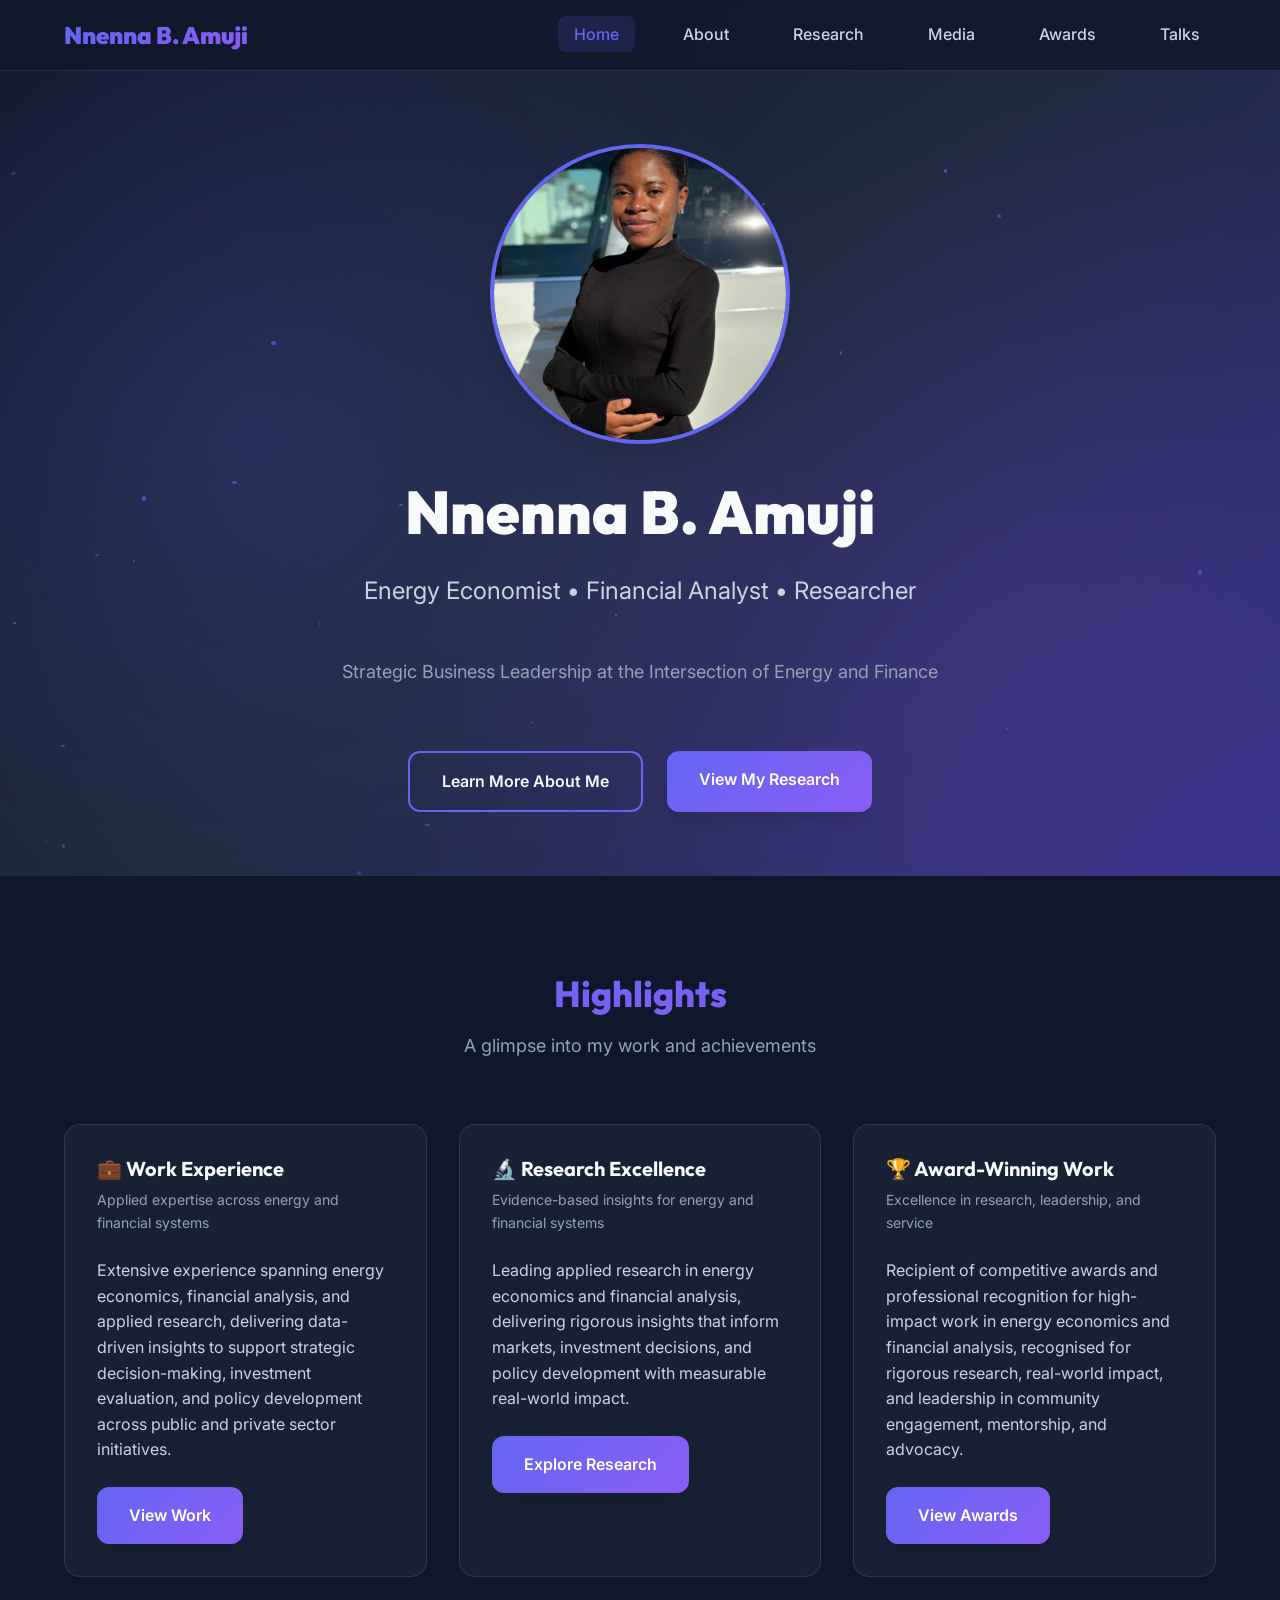
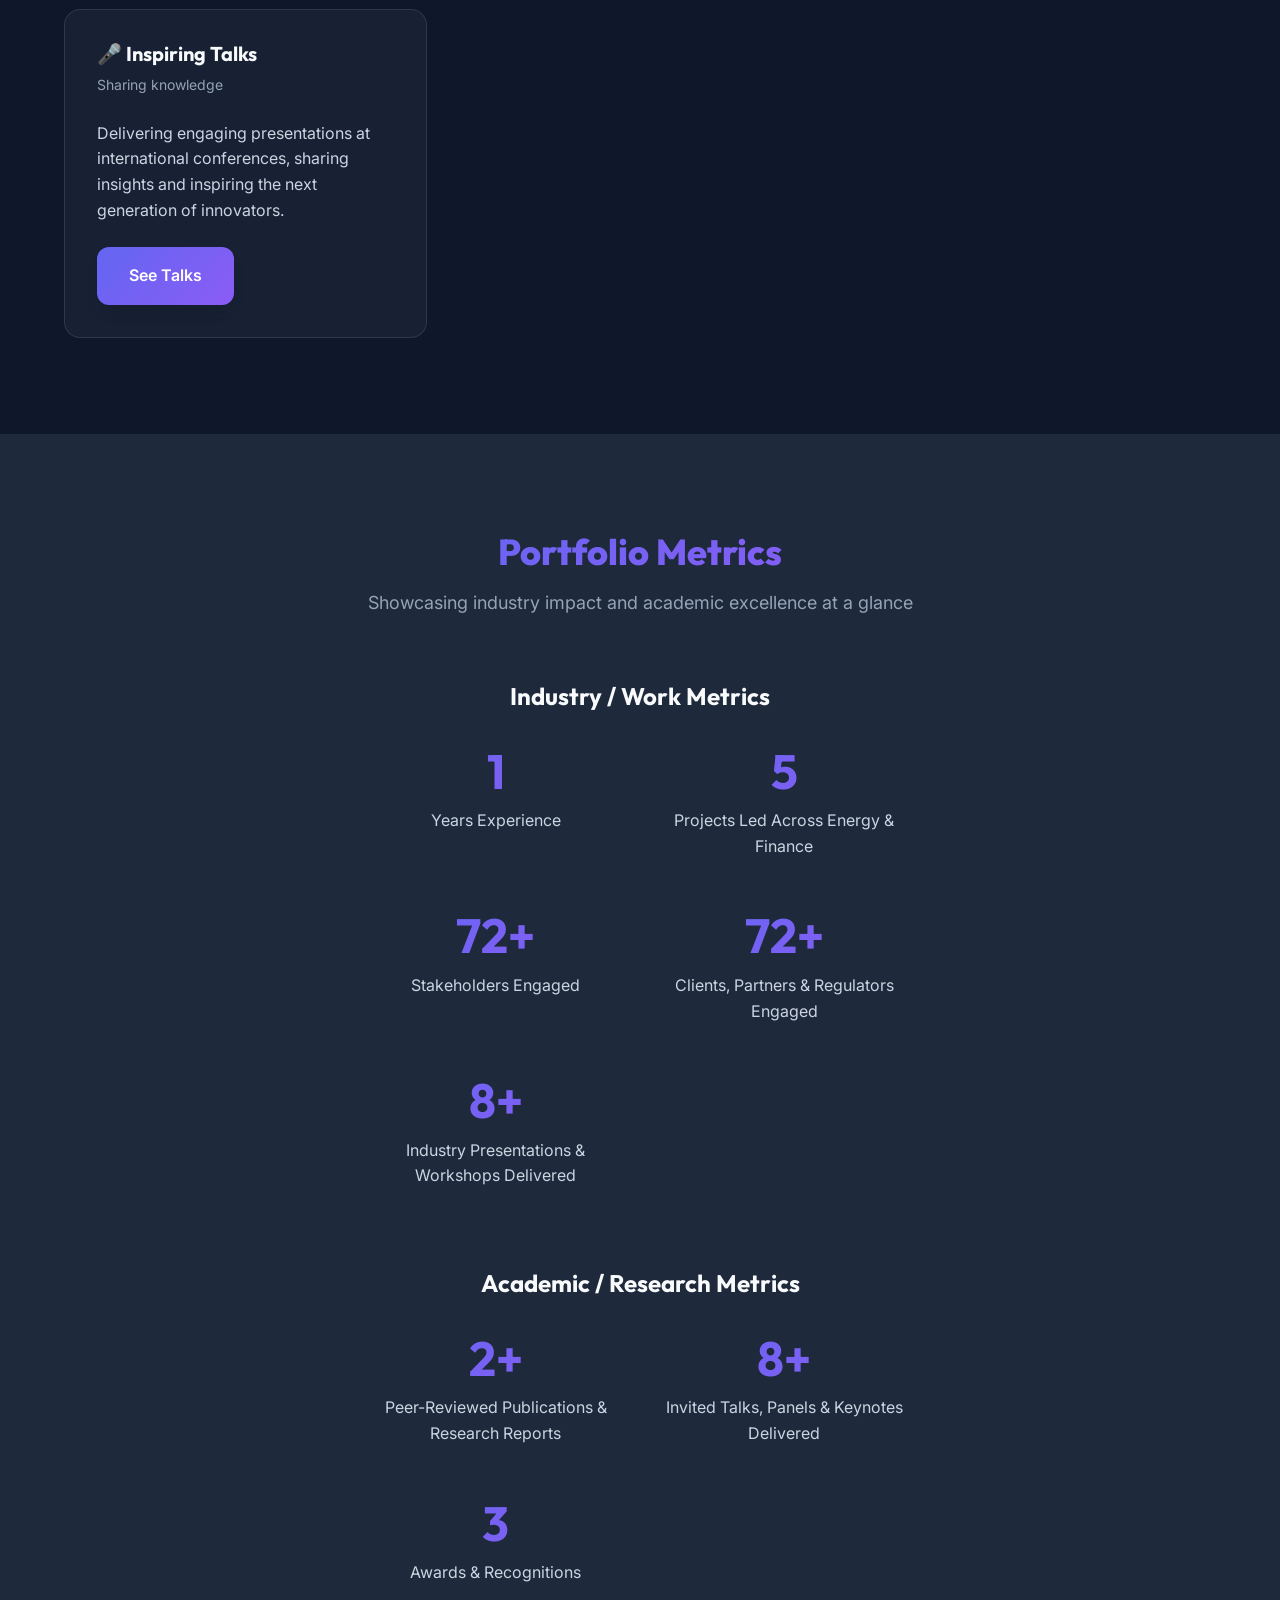
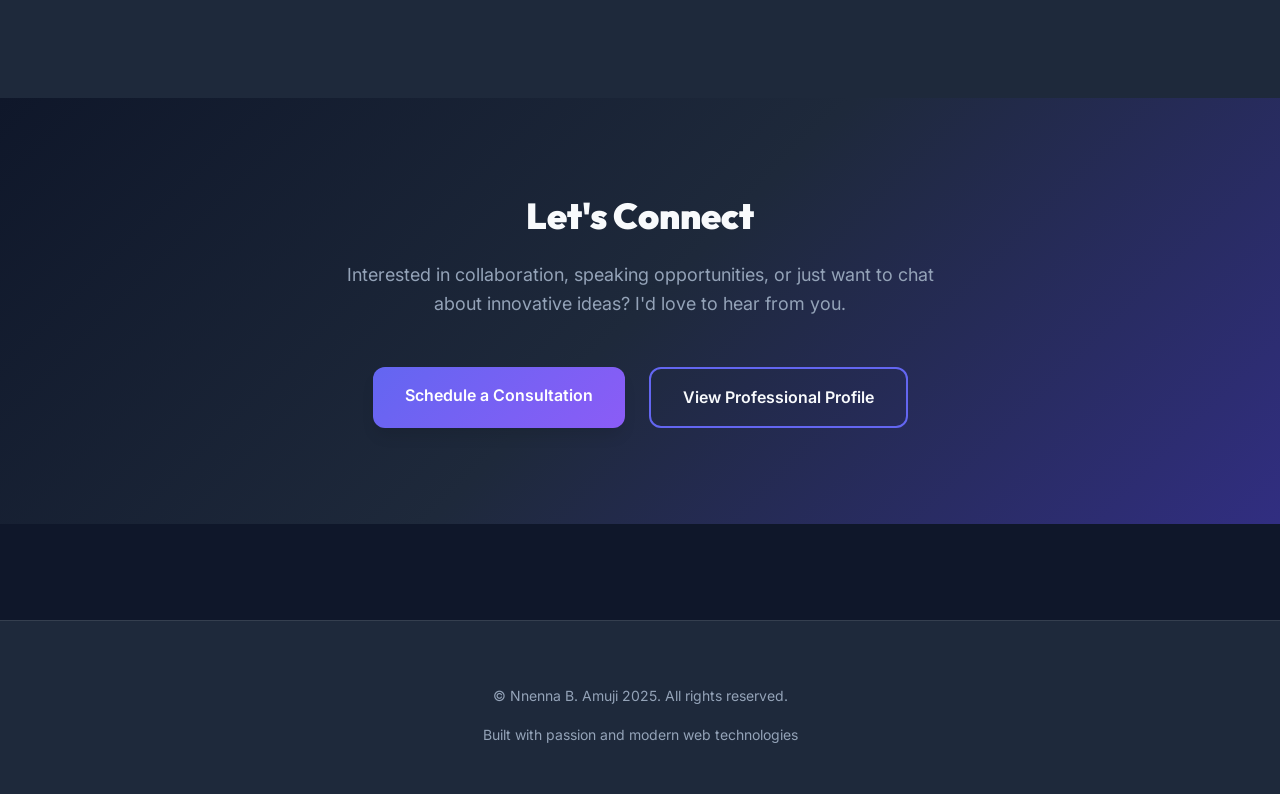
==== index.html @ 95ad231e "new" ====
<!DOCTYPE html>
<html lang="en">
  <head>
    <meta charset="UTF-8" />
    <meta name="viewport" content="width=device-width, initial-scale=1.0" />
    <meta
      name="description"
      content="Personal website showcasing research, media, awards, and talks"
    />
    <title>Home | Personal Website</title>
    <link rel="stylesheet" href="styles.css" />
  </head>
  <body>
    <!-- NAVIGATION BAR -->
    <nav class="navbar">
      <div class="nav-container">
        <a href="index.html" class="nav-logo"> Nnenna B. Amuji</a>

        <button class="nav-toggle" aria-label="Toggle navigation">
          <span></span>
          <span></span>
          <span></span>
        </button>

        <ul class="nav-menu">
          <li><a href="index.html" class="nav-link">Home</a></li>
          <li><a href="about.html" class="nav-link">About</a></li>
          <li><a href="research.html" class="nav-link">Research</a></li>
          <li><a href="media.html" class="nav-link">Media</a></li>
          <li><a href="awards.html" class="nav-link">Awards</a></li>
          <li><a href="talks.html" class="nav-link">Talks</a></li>
        </ul>
      </div>
    </nav>

    <!-- HERO SECTION -->
    <section class="hero">
      <div class="hero-content">
        <img
          src="./assets/IMG_3860.jpeg"
          alt="Profile Photo"
          style="
            width: 300px;
            height: 300px;
            border-radius: 50%;
            object-fit: cover;
            border: 4px solid var(--color-primary);
            margin-bottom: var(--spacing-md);
            box-shadow: var(--shadow-xl);
          "
        />
        <h1 class="hero-title"> Nnenna B. Amuji</h1>
        <p class="hero-subtitle">Energy Economist • Financial Analyst • Researcher</p>
        <p class="hero-description">
          Strategic Business Leadership at the Intersection of Energy and
          Finance
        </p>
        <div class="btn-group">
          <a href="about.html" class="btn btn-secondary">Learn More About Me</a>
          <a href="research.html" class="btn btn-primary">View My Research</a>
        </div>
      </div>
    </section>

    <!-- HIGHLIGHTS SECTION -->
    <section class="section">
      <div class="container">
        <div class="section-header">
          <h2 class="section-title">Highlights</h2>
          <p class="section-subtitle">
            A glimpse into my work and achievements
          </p>
        </div>

        <div class="grid grid-3">

          <!-- work experience -->
          <div class="card animate-on-scroll">
            <div class="card-header">
              <h3 class="card-title">💼 Work Experience</h3>
              <p class="card-subtitle">Applied expertise across energy and financial systems</p>
            </div>
            <div class="card-body">
              <p>
                Extensive experience spanning energy economics, financial analysis, 
                and applied research, delivering data-driven insights to support strategic decision-making, investment evaluation, 
                and policy development across public and private sector initiatives.
              </p>
            </div>
            <div class="card-footer">
              <a href="" class="btn btn-primary">View Work</a>
            </div>
          </div>

          <!-- Research Highlight -->
          <div class="card animate-on-scroll">
            <div class="card-header">
              <h3 class="card-title">🔬 Research Excellence</h3>
              <p class="card-subtitle">Evidence-based insights for energy and financial systems</p>
            </div>
            <div class="card-body">
              <p>
                Leading applied research in energy economics and financial analysis, 
                delivering rigorous insights that inform markets, investment decisions, 
                and policy development with measurable real-world impact.

              </p>
            </div>
            <div class="card-footer">
              <a href="research.html" class="btn btn-primary"
                >Explore Research</a
              >
            </div>
          </div>

          <!-- Awards Highlight -->
          <div class="card animate-on-scroll">
            <div class="card-header">
              <h3 class="card-title">🏆 Award-Winning Work</h3>
              <p class="card-subtitle">Excellence in research, leadership, and service</p>
            </div>
            <div class="card-body">
              <p>
                Recipient of competitive awards and professional recognition for high-impact work in energy economics and financial analysis, 
                recognised for rigorous research, real-world impact, and leadership in community engagement, mentorship, and advocacy.
              </p>
            </div>
            <div class="card-footer">
              <a href="awards.html" class="btn btn-primary">View Awards</a>
            </div>
          </div>

          <!-- Talks Highlight -->
          <div class="card animate-on-scroll">
            <div class="card-header">
              <h3 class="card-title">🎤 Inspiring Talks</h3>
              <p class="card-subtitle">Sharing knowledge</p>
            </div>
            <div class="card-body">
              <p>
                Delivering engaging presentations at international conferences,
                sharing insights and inspiring the next generation of
                innovators.
              </p>
            </div>
            <div class="card-footer">
              <a href="talks.html" class="btn btn-primary">See Talks</a>
            </div>
          </div>
        </div>
      </div>
    </section>

  
    
          

   
       
    </section>

    <!-- STATS SECTION -->
    <section class="section" style="background: var(--color-bg-medium)">
      <div class="container">
        <div class="section-header">
          <h2 class="section-title">Portfolio Metrics</h2>
          <p class="section-subtitle">
            Showcasing industry impact and academic excellence at a glance
          </p>
        </div>

        <!-- Industry / Work Metrics -->
        <h3
          class="text-center"
          style="
            font-size: var(--text-2xl);
            margin-bottom: var(--spacing-lg);
            color: var(--color-text-primary);
          "
        >
          Industry / Work Metrics
        </h3>
        <div class="grid grid-4" style="margin-bottom: var(--spacing-2xl)">
          <div class="text-center animate-on-scroll">
            <h3
              class="text-gradient"
              style="
                font-size: var(--text-5xl);
                margin-bottom: var(--spacing-xs);
              "
              data-counter="5"
            >
              0
            </h3>
            <p class="text-muted">Years Experience</p>
          </div>
          <div class="text-center animate-on-scroll">
            <h3
              class="text-gradient"
              style="
                font-size: var(--text-5xl);
                margin-bottom: var(--spacing-xs);
              "
              data-counter="15"
            >
              0
            </h3>
            <p class="text-muted"> Projects Led Across Energy & Finance</p>
          </div>
          <div class="text-center animate-on-scroll">
            <h3
              class="text-gradient"
              style="
                font-size: var(--text-5xl);
                margin-bottom: var(--spacing-xs);
              "
              data-counter="200+"
            >
              0
            </h3>
            <p class="text-muted">Stakeholders Engaged</p>
          </div>
          <div class="text-center animate-on-scroll">
            <h3
              class="text-gradient"
              style="
                font-size: var(--text-5xl);
                margin-bottom: var(--spacing-xs);
              "
              data-counter="200+"
            >
              0
            </h3>
            <p class="text-muted">Clients, Partners & Regulators Engaged</p>
          </div>
          <div class="text-center animate-on-scroll">
            <h3
              class="text-gradient"
              style="
                font-size: var(--text-5xl);
                margin-bottom: var(--spacing-xs);
              "
              data-counter="30+"
            >
              0
            </h3>
            <p class="text-muted">Industry Presentations & Workshops Delivered</p>
          </div>
        </div>

        <!-- Academic / Research Metrics -->
        <h3
          class="text-center"
          style="
            font-size: var(--text-2xl);
            margin-bottom: var(--spacing-lg);
            color: var(--color-text-primary);
          "
        >
          Academic / Research Metrics
        </h3>
        <div class="grid grid-4">
          <div class="text-center animate-on-scroll">
            <h3
              class="text-gradient"
              style="
                font-size: var(--text-5xl);
                margin-bottom: var(--spacing-xs);
              "
              data-counter="10+"
            >
              0
            </h3>
            <p class="text-muted">Peer-Reviewed Publications & Research Reports</p>
          </div>
          <div class="text-center animate-on-scroll">
            <h3
              class="text-gradient"
              style="
                font-size: var(--text-5xl);
                margin-bottom: var(--spacing-xs);
              "
              data-counter="30+"
            >
              0
            </h3>
            <p class="text-muted">Invited Talks, Panels & Keynotes Delivered</p>
          </div>
         
          <div class="text-center animate-on-scroll">
            <h3
              class="text-gradient"
              style="
                font-size: var(--text-5xl);
                margin-bottom: var(--spacing-xs);
              "
              data-counter="12"
            >
              0
            </h3>
            <p class="text-muted">Awards & Recognitions</p>
          </div>
        </div>
      </div>
    </section>

    <!-- CALL TO ACTION -->
    <section
      class="section"
      style="background: var(--gradient-hero); min-height: auto; padding: var(--spacing-3xl) 0"
    >
      <div class="container text-center">
        <h2
          class="hero-title"
          style="font-size: var(--text-4xl); margin-bottom: var(--spacing-md)"
        >
          Let's Connect
        </h2>
        <p
          class="hero-description"
          style="max-width: 600px; margin: 0 auto var(--spacing-xl)"
        >
          Interested in collaboration, speaking opportunities, or just want to
          chat about innovative ideas? I'd love to hear from you.
        </p>
        <div class="btn-group">
          <a href="about.html#contact" class="btn btn-primary">Schedule a Consultation</a>
          <a href="media.html" class="btn btn-secondary">View Professional Profile</a>
        </div>
      </div>
    </section>

    <!-- FOOTER -->
    <footer class="footer">
      <div class="container">
        <div class="footer-content">
          <p class="footer-text">© Nnenna B. Amuji 2025. All rights reserved.</p>
          <p class="footer-text">
            Built with passion and modern web technologies
          </p>
        </div>
      </div>
    </footer>

    <script src="script.js"></script>
  </body>
</html>
---- styles.css ----
/* ===================================
   PERSONAL WEBSITE - GLOBAL STYLES
   Modern, Colorful, Premium Design
   =================================== */

/* Import Google Fonts */
@import url("https://fonts.googleapis.com/css2?family=Inter:wght@300;400;500;600;700&family=Outfit:wght@400;500;600;700;800;900&display=swap");

/* ===================================
   CSS VARIABLES - DESIGN TOKENS
   =================================== */
:root {
  /* Color Palette - Vibrant & Modern */
  --color-primary: #6366f1;
  --color-primary-dark: #4f46e5;
  --color-secondary: #8b5cf6;
  --color-accent-cyan: #06b6d4;
  --color-accent-pink: #ec4899;
  --color-accent-orange: #f97316;
  --color-accent-green: #10b981;

  /* Background Colors */
  --color-bg-dark: #0f172a;
  --color-bg-medium: #1e293b;
  --color-bg-light: #334155;
  --color-bg-card: rgba(30, 41, 59, 0.6);

  /* Text Colors */
  --color-text-primary: #f8fafc;
  --color-text-secondary: #cbd5e1;
  --color-text-muted: #94a3b8;

  /* Gradients */
  --gradient-primary: linear-gradient(135deg, #6366f1 0%, #8b5cf6 100%);
  --gradient-accent: linear-gradient(135deg, #06b6d4 0%, #ec4899 100%);
  --gradient-warm: linear-gradient(135deg, #f97316 0%, #ec4899 100%);
  --gradient-hero: linear-gradient(
    135deg,
    #0f172a 0%,
    #1e293b 50%,
    #312e81 100%
  );

  /* Spacing */
  --spacing-xs: 0.5rem;
  --spacing-sm: 1rem;
  --spacing-md: 1.5rem;
  --spacing-lg: 2rem;
  --spacing-xl: 3rem;
  --spacing-2xl: 4rem;
  --spacing-3xl: 6rem;

  /* Typography */
  --font-heading: "Outfit", sans-serif;
  --font-body: "Inter", sans-serif;

  /* Font Sizes */
  --text-xs: 0.75rem;
  --text-sm: 0.875rem;
  --text-base: 1rem;
  --text-lg: 1.125rem;
  --text-xl: 1.25rem;
  --text-2xl: 1.5rem;
  --text-3xl: 1.875rem;
  --text-4xl: 2.25rem;
  --text-5xl: 3rem;
  --text-6xl: 3.75rem;

  /* Shadows */
  --shadow-sm: 0 1px 2px 0 rgba(0, 0, 0, 0.05);
  --shadow-md: 0 4px 6px -1px rgba(0, 0, 0, 0.1);
  --shadow-lg: 0 10px 15px -3px rgba(0, 0, 0, 0.1);
  --shadow-xl: 0 20px 25px -5px rgba(0, 0, 0, 0.1);
  --shadow-glow: 0 0 20px rgba(99, 102, 241, 0.4);

  /* Border Radius */
  --radius-sm: 0.375rem;
  --radius-md: 0.5rem;
  --radius-lg: 0.75rem;
  --radius-xl: 1rem;
  --radius-full: 9999px;

  /* Transitions */
  --transition-fast: 150ms ease-in-out;
  --transition-base: 300ms ease-in-out;
  --transition-slow: 500ms ease-in-out;
}

/* ===================================
   RESET & BASE STYLES
   =================================== */
* {
  margin: 0;
  padding: 0;
  box-sizing: border-box;
}

html {
  scroll-behavior: smooth;
  font-size: 16px;
}

body {
  font-family: var(--font-body);
  background: var(--color-bg-dark);
  color: var(--color-text-primary);
  line-height: 1.6;
  overflow-x: hidden;
  min-height: 100vh;
}

/* ===================================
   TYPOGRAPHY
   =================================== */
h1,
h2,
h3,
h4,
h5,
h6 {
  font-family: var(--font-heading);
  font-weight: 700;
  line-height: 1.2;
  margin-bottom: var(--spacing-md);
  color: var(--color-text-primary);
}

h1 {
  font-size: var(--text-5xl);
  font-weight: 900;
}

h2 {
  font-size: var(--text-4xl);
  font-weight: 800;
}

h3 {
  font-size: var(--text-3xl);
  font-weight: 700;
}

h4 {
  font-size: var(--text-2xl);
}

h5 {
  font-size: var(--text-xl);
}

h6 {
  font-size: var(--text-lg);
}

p {
  margin-bottom: var(--spacing-sm);
  color: var(--color-text-secondary);
}

a {
  color: var(--color-accent-cyan);
  text-decoration: none;
  transition: color var(--transition-fast);
}

a:hover {
  color: var(--color-accent-pink);
}

/* ===================================
   NAVIGATION BAR
   =================================== */
.navbar {
  position: fixed;
  top: 0;
  left: 0;
  right: 0;
  z-index: 1000;
  background: rgba(15, 23, 42, 0.8);
  backdrop-filter: blur(20px);
  border-bottom: 1px solid rgba(255, 255, 255, 0.1);
  padding: var(--spacing-sm) 0;
  transition: all var(--transition-base);
}

.navbar.scrolled {
  background: rgba(15, 23, 42, 0.95);
  box-shadow: var(--shadow-lg);
}

.nav-container {
  max-width: 1200px;
  margin: 0 auto;
  padding: 0 var(--spacing-md);
  display: flex;
  justify-content: space-between;
  align-items: center;
}

.nav-logo {
  font-family: var(--font-heading);
  font-size: var(--text-2xl);
  font-weight: 900;
  background: var(--gradient-primary);
  -webkit-background-clip: text;
  -webkit-text-fill-color: transparent;
  background-clip: text;
  transition: transform var(--transition-fast);
}

.nav-logo:hover {
  transform: scale(1.05);
}

.nav-menu {
  display: flex;
  list-style: none;
  gap: var(--spacing-lg);
  align-items: center;
}

.nav-link {
  color: var(--color-text-secondary);
  font-weight: 500;
  padding: var(--spacing-xs) var(--spacing-sm);
  border-radius: var(--radius-md);
  transition: all var(--transition-fast);
  position: relative;
}

.nav-link::after {
  content: "";
  position: absolute;
  bottom: 0;
  left: 50%;
  transform: translateX(-50%);
  width: 0;
  height: 2px;
  background: var(--gradient-primary);
  transition: width var(--transition-base);
}

.nav-link:hover {
  color: var(--color-text-primary);
  background: rgba(99, 102, 241, 0.1);
}

.nav-link:hover::after {
  width: 80%;
}

.nav-link.active {
  color: var(--color-primary);
  background: rgba(99, 102, 241, 0.15);
}

/* Mobile Menu Toggle */
.nav-toggle {
  display: none;
  flex-direction: column;
  gap: 5px;
  background: none;
  border: none;
  cursor: pointer;
  padding: var(--spacing-xs);
}

.nav-toggle span {
  width: 25px;
  height: 3px;
  background: var(--color-text-primary);
  border-radius: var(--radius-full);
  transition: all var(--transition-base);
}

/* ===================================
   LAYOUT CONTAINERS
   =================================== */
.container {
  max-width: 1200px;
  margin: 0 auto;
  padding: 0 var(--spacing-md);
}

.section {
  padding: var(--spacing-3xl) 0;
  min-height: 100vh;
  display: flex;
  flex-direction: column;
  justify-content: center;
}

.section-header {
  text-align: center;
  margin-bottom: var(--spacing-2xl);
}

.section-title {
  font-size: var(--text-4xl);
  margin-bottom: var(--spacing-sm);
  background: var(--gradient-primary);
  -webkit-background-clip: text;
  -webkit-text-fill-color: transparent;
  background-clip: text;
}

.section-subtitle {
  font-size: var(--text-lg);
  color: var(--color-text-muted);
  max-width: 600px;
  margin: 0 auto;
}

/* ===================================
   HERO SECTION
   =================================== */
.hero {
  min-height: 90vh;
  display: flex;
  align-items: center;
  justify-content: center;
  position: relative;
  overflow: hidden;
  background: var(--gradient-hero);
  padding-top: 80px;
}

.hero::before {
  content: "";
  position: absolute;
  top: 0;
  left: 0;
  right: 0;
  bottom: 0;
  background: radial-gradient(
      circle at 20% 50%,
      rgba(99, 102, 241, 0.2) 0%,
      transparent 50%
    ),
    radial-gradient(
      circle at 80% 80%,
      rgba(139, 92, 246, 0.2) 0%,
      transparent 50%
    );
  animation: pulse 8s ease-in-out infinite;
}

@keyframes pulse {
  0%,
  100% {
    opacity: 1;
  }
  50% {
    opacity: 0.5;
  }
}

.hero-content {
  position: relative;
  z-index: 1;
  text-align: center;
  max-width: 800px;
  padding: var(--spacing-2xl);
}

.hero-title {
  font-size: var(--text-6xl);
  font-weight: 900;
  margin-bottom: var(--spacing-md);
  animation: fadeInUp 1s ease-out;
}

.hero-subtitle {
  font-size: var(--text-2xl);
  color: var(--color-text-secondary);
  margin-bottom: var(--spacing-xl);
  animation: fadeInUp 1s ease-out 0.2s backwards;
}

.hero-description {
  font-size: var(--text-lg);
  color: var(--color-text-muted);
  margin-bottom: var(--spacing-2xl);
  animation: fadeInUp 1s ease-out 0.4s backwards;
}

/* ===================================
   BUTTONS
   =================================== */
.btn {
  display: inline-block;
  padding: var(--spacing-sm) var(--spacing-lg);
  border-radius: var(--radius-lg);
  font-weight: 600;
  font-size: var(--text-base);
  cursor: pointer;
  border: none;
  transition: all var(--transition-base);
  text-align: center;
  font-family: var(--font-body);
}

.btn-primary {
  background: var(--gradient-primary);
  color: white;
  box-shadow: var(--shadow-lg);
}

.btn-primary:hover {
  transform: translateY(-2px);
  box-shadow: var(--shadow-xl), var(--shadow-glow);
}

.btn-secondary {
  background: transparent;
  color: var(--color-text-primary);
  border: 2px solid var(--color-primary);
}

.btn-secondary:hover {
  background: var(--color-primary);
  transform: translateY(-2px);
}

.btn-group {
  display: flex;
  gap: var(--spacing-md);
  justify-content: center;
  flex-wrap: wrap;
  animation: fadeInUp 1s ease-out 0.6s backwards;
}

.stats-title {
  font-size: var(--text-2xl);
  font-weight: 600;
  margin-bottom: var(--spacing-md);
}

.stats-subtitle {
  font-size: var(--text-lg);
  color: var(--color-text-muted);
}

/* ===================================
   CARDS
   =================================== */
.card {
  background: var(--color-bg-card);
  backdrop-filter: blur(10px);
  border: 1px solid rgba(255, 255, 255, 0.1);
  border-radius: var(--radius-xl);
  padding: var(--spacing-lg);
  transition: all var(--transition-base);
  height: 100%;
}

.card:hover {
  transform: translateY(-5px);
  border-color: rgba(99, 102, 241, 0.5);
  box-shadow: var(--shadow-xl), 0 0 30px rgba(99, 102, 241, 0.2);
}

.card-header {
  margin-bottom: var(--spacing-md);
}

.card-title {
  font-size: var(--text-xl);
  margin-bottom: var(--spacing-xs);
}

.card-subtitle {
  font-size: var(--text-sm);
  color: var(--color-text-muted);
}

.card-body {
  margin-bottom: var(--spacing-md);
}

.card-footer {
  display: flex;
  gap: var(--spacing-sm);
  flex-wrap: wrap;
}

/* ===================================
   GRID LAYOUTS
   =================================== */
.grid {
  display: grid;
  gap: var(--spacing-lg);
}

.grid-2 {
  grid-template-columns: repeat(auto-fit, minmax(300px, 1fr));
}

.grid-3 {
  grid-template-columns: repeat(auto-fit, minmax(280px, 1fr));
}

.grid-4 {
  grid-template-columns: repeat(auto-fit, minmax(250px, 1fr));
}

/* ===================================
   BADGES & TAGS
   =================================== */
.badge {
  display: inline-block;
  padding: var(--spacing-xs) var(--spacing-sm);
  border-radius: var(--radius-full);
  font-size: var(--text-xs);
  font-weight: 600;
  text-transform: uppercase;
  letter-spacing: 0.5px;
}

.badge-primary {
  background: rgba(99, 102, 241, 0.2);
  color: var(--color-primary);
  border: 1px solid var(--color-primary);
}

.badge-accent {
  background: rgba(6, 182, 212, 0.2);
  color: var(--color-accent-cyan);
  border: 1px solid var(--color-accent-cyan);
}

.badge-pink {
  background: rgba(236, 72, 153, 0.2);
  color: var(--color-accent-pink);
  border: 1px solid var(--color-accent-pink);
}

/* ===================================
   ANIMATIONS
   =================================== */
@keyframes fadeInUp {
  from {
    opacity: 0;
    transform: translateY(30px);
  }
  to {
    opacity: 1;
    transform: translateY(0);
  }
}

@keyframes fadeIn {
  from {
    opacity: 0;
  }
  to {
    opacity: 1;
  }
}

@keyframes slideInLeft {
  from {
    opacity: 0;
    transform: translateX(-50px);
  }
  to {
    opacity: 1;
    transform: translateX(0);
  }
}

@keyframes slideInRight {
  from {
    opacity: 0;
    transform: translateX(50px);
  }
  to {
    opacity: 1;
    transform: translateX(0);
  }
}

.animate-on-scroll {
  opacity: 0;
  transform: translateY(30px);
  transition: all 0.8s ease-out;
}

.animate-on-scroll.visible {
  opacity: 1;
  transform: translateY(0);
}

/* ===================================
   FOOTER
   =================================== */
.footer {
  background: var(--color-bg-medium);
  border-top: 1px solid rgba(255, 255, 255, 0.1);
  padding: var(--spacing-2xl) 0 var(--spacing-lg);
  margin-top: var(--spacing-3xl);
}

.footer-content {
  text-align: center;
}

.footer-text {
  color: var(--color-text-muted);
  font-size: var(--text-sm);
}

/* ===================================
   RESPONSIVE DESIGN
   =================================== */

/* Extra Large Screens (1920px+) */
@media (min-width: 1920px) {
  .container {
    max-width: 1400px;
  }

  .section {
    padding: var(--spacing-3xl) 0;
  }
}

/* Large Desktop (1440px - 1919px) */
@media (max-width: 1440px) {
  .container {
    max-width: 1200px;
  }
}

/* Desktop (1200px - 1439px) */
@media (max-width: 1200px) {
  .container {
    max-width: 1000px;
  }

  .grid-4 {
    grid-template-columns: repeat(auto-fit, minmax(220px, 1fr));
  }
}

/* Laptop / Tablet Landscape (1024px - 1199px) */
@media (max-width: 1024px) {
  :root {
    --text-6xl: 3rem;
    --text-5xl: 2.5rem;
    --text-4xl: 2rem;
    --text-3xl: 1.75rem;
    --spacing-3xl: 5rem;
  }

  .container {
    max-width: 900px;
  }

  .section {
    padding: var(--spacing-2xl) 0;
    min-height: auto;
  }

  .hero {
    min-height: 80vh;
  }

  .grid-3 {
    grid-template-columns: repeat(auto-fit, minmax(250px, 1fr));
  }

  .grid-4 {
    grid-template-columns: repeat(2, 1fr);
  }

  .nav-menu {
    gap: var(--spacing-md);
  }
}

/* Tablet Portrait (768px - 1023px) */
@media (max-width: 768px) {
  :root {
    --text-6xl: 2.5rem;
    --text-5xl: 2rem;
    --text-4xl: 1.75rem;
    --text-3xl: 1.5rem;
    --text-2xl: 1.25rem;
    --spacing-3xl: 4rem;
    --spacing-2xl: 3rem;
    --spacing-xl: 2rem;
  }

  .container {
    padding: 0 var(--spacing-md);
  }

  /* Mobile Navigation */
  .nav-menu {
    position: fixed;
    top: 70px;
    left: -100%;
    flex-direction: column;
    background: rgba(15, 23, 42, 0.98);
    backdrop-filter: blur(20px);
    width: 100%;
    padding: var(--spacing-xl);
    gap: var(--spacing-md);
    transition: left var(--transition-base);
    border-bottom: 1px solid rgba(255, 255, 255, 0.1);
    max-height: calc(100vh - 70px);
    overflow-y: auto;
  }

  .nav-menu.active {
    left: 0;
  }

  .nav-toggle {
    display: flex;
  }

  .nav-toggle.active span:nth-child(1) {
    transform: rotate(45deg) translate(8px, 8px);
  }

  .nav-toggle.active span:nth-child(2) {
    opacity: 0;
  }

  .nav-toggle.active span:nth-child(3) {
    transform: rotate(-45deg) translate(7px, -7px);
  }

  .nav-link {
    width: 100%;
    text-align: center;
    padding: var(--spacing-sm);
  }

  /* Buttons */
  .btn-group {
    flex-direction: column;
    align-items: stretch;
  }

  .btn {
    width: 100%;
  }

  /* Grids */
  .grid-2,
  .grid-3,
  .grid-4 {
    grid-template-columns: 1fr;
    gap: var(--spacing-md);
  }

  /* Hero */
  .hero {
    min-height: 70vh;
    padding-top: 70px;
  }

  .hero-content {
    padding: var(--spacing-xl) var(--spacing-md);
  }

  /* Cards */
  .card {
    padding: var(--spacing-md);
  }

  /* Section */
  .section {
    padding: var(--spacing-xl) 0;
  }

  .section-header {
    margin-bottom: var(--spacing-xl);
  }
}

/* Mobile Landscape / Large Phone (640px - 767px) */
@media (max-width: 640px) {
  :root {
    --text-6xl: 2.25rem;
    --text-5xl: 1.875rem;
    --text-4xl: 1.5rem;
    --spacing-2xl: 2.5rem;
  }

  .nav-logo {
    font-size: var(--text-xl);
  }

  .section-title {
    font-size: var(--text-3xl);
  }

  .section-subtitle {
    font-size: var(--text-base);
  }
}

/* Mobile Portrait (480px - 639px) */
@media (max-width: 480px) {
  :root {
    --text-6xl: 2rem;
    --text-5xl: 1.75rem;
    --text-4xl: 1.5rem;
    --text-3xl: 1.375rem;
    --text-2xl: 1.125rem;
    --text-xl: 1.0625rem;
    --spacing-md: 1rem;
    --spacing-lg: 1.5rem;
    --spacing-xl: 1.75rem;
    --spacing-2xl: 2rem;
    --spacing-3xl: 3rem;
  }

  html {
    font-size: 15px;
  }

  .container {
    padding: 0 var(--spacing-sm);
  }

  .hero-content {
    padding: var(--spacing-lg);
  }

  .hero-title {
    line-height: 1.1;
  }

  .hero-description {
    font-size: var(--text-base);
  }

  .card {
    padding: var(--spacing-sm) var(--spacing-md);
  }

  .badge {
    font-size: 0.65rem;
    padding: 0.375rem 0.625rem;
  }

  .btn {
    padding: var(--spacing-sm) var(--spacing-md);
    font-size: var(--text-sm);
  }

  .nav-menu {
    padding: var(--spacing-md);
  }

  .section {
    padding: var(--spacing-lg) 0;
  }

  .grid {
    gap: var(--spacing-sm);
  }
}

/* Small Mobile (375px - 479px) */
@media (max-width: 375px) {
  :root {
    --text-6xl: 1.75rem;
    --text-5xl: 1.5rem;
    --text-4xl: 1.375rem;
    --text-3xl: 1.25rem;
  }

  html {
    font-size: 14px;
  }

  .hero {
    min-height: 60vh;
  }

  .hero-content {
    padding: var(--spacing-md);
  }

  .nav-logo {
    font-size: var(--text-lg);
  }

  .card-title {
    font-size: var(--text-lg);
  }
}

/* Extra Small Mobile (320px - 374px) */
@media (max-width: 320px) {
  :root {
    --text-6xl: 1.5rem;
    --text-5xl: 1.375rem;
    --text-4xl: 1.25rem;
    --spacing-sm: 0.75rem;
    --spacing-md: 0.875rem;
    --spacing-lg: 1.25rem;
  }

  html {
    font-size: 13px;
  }

  .container {
    padding: 0 0.75rem;
  }

  .btn {
    padding: 0.625rem 1rem;
    font-size: 0.8125rem;
  }

  .badge {
    font-size: 0.6rem;
    padding: 0.3rem 0.5rem;
  }
}

/* Landscape Orientation Adjustments */
@media (max-height: 600px) and (orientation: landscape) {
  .hero {
    min-height: auto;
    padding: var(--spacing-2xl) 0;
  }

  .section {
    min-height: auto;
    padding: var(--spacing-xl) 0;
  }

  .nav-menu {
    max-height: calc(100vh - 60px);
  }
}

/* High DPI Screens */
@media (-webkit-min-device-pixel-ratio: 2), (min-resolution: 192dpi) {
  body {
    -webkit-font-smoothing: antialiased;
    -moz-osx-font-smoothing: grayscale;
  }
}

/* Print Styles */
@media print {
  .navbar,
  .nav-toggle,
  .btn,
  .footer {
    display: none;
  }

  .hero {
    min-height: auto;
    page-break-after: always;
  }

  .section {
    min-height: auto;
    page-break-inside: avoid;
  }

  body {
    background: white;
    color: black;
  }
}

/* ===================================
   UTILITY CLASSES
   =================================== */
.text-center {
  text-align: center;
}

.text-gradient {
  background: var(--gradient-primary);
  -webkit-background-clip: text;
  -webkit-text-fill-color: transparent;
  background-clip: text;
}

.mb-sm {
  margin-bottom: var(--spacing-sm);
}
.mb-md {
  margin-bottom: var(--spacing-md);
}
.mb-lg {
  margin-bottom: var(--spacing-lg);
}
.mb-xl {
  margin-bottom: var(--spacing-xl);
}

.mt-sm {
  margin-top: var(--spacing-sm);
}
.mt-md {
  margin-top: var(--spacing-md);
}
.mt-lg {
  margin-top: var(--spacing-lg);
}
.mt-xl {
  margin-top: var(--spacing-xl);
}
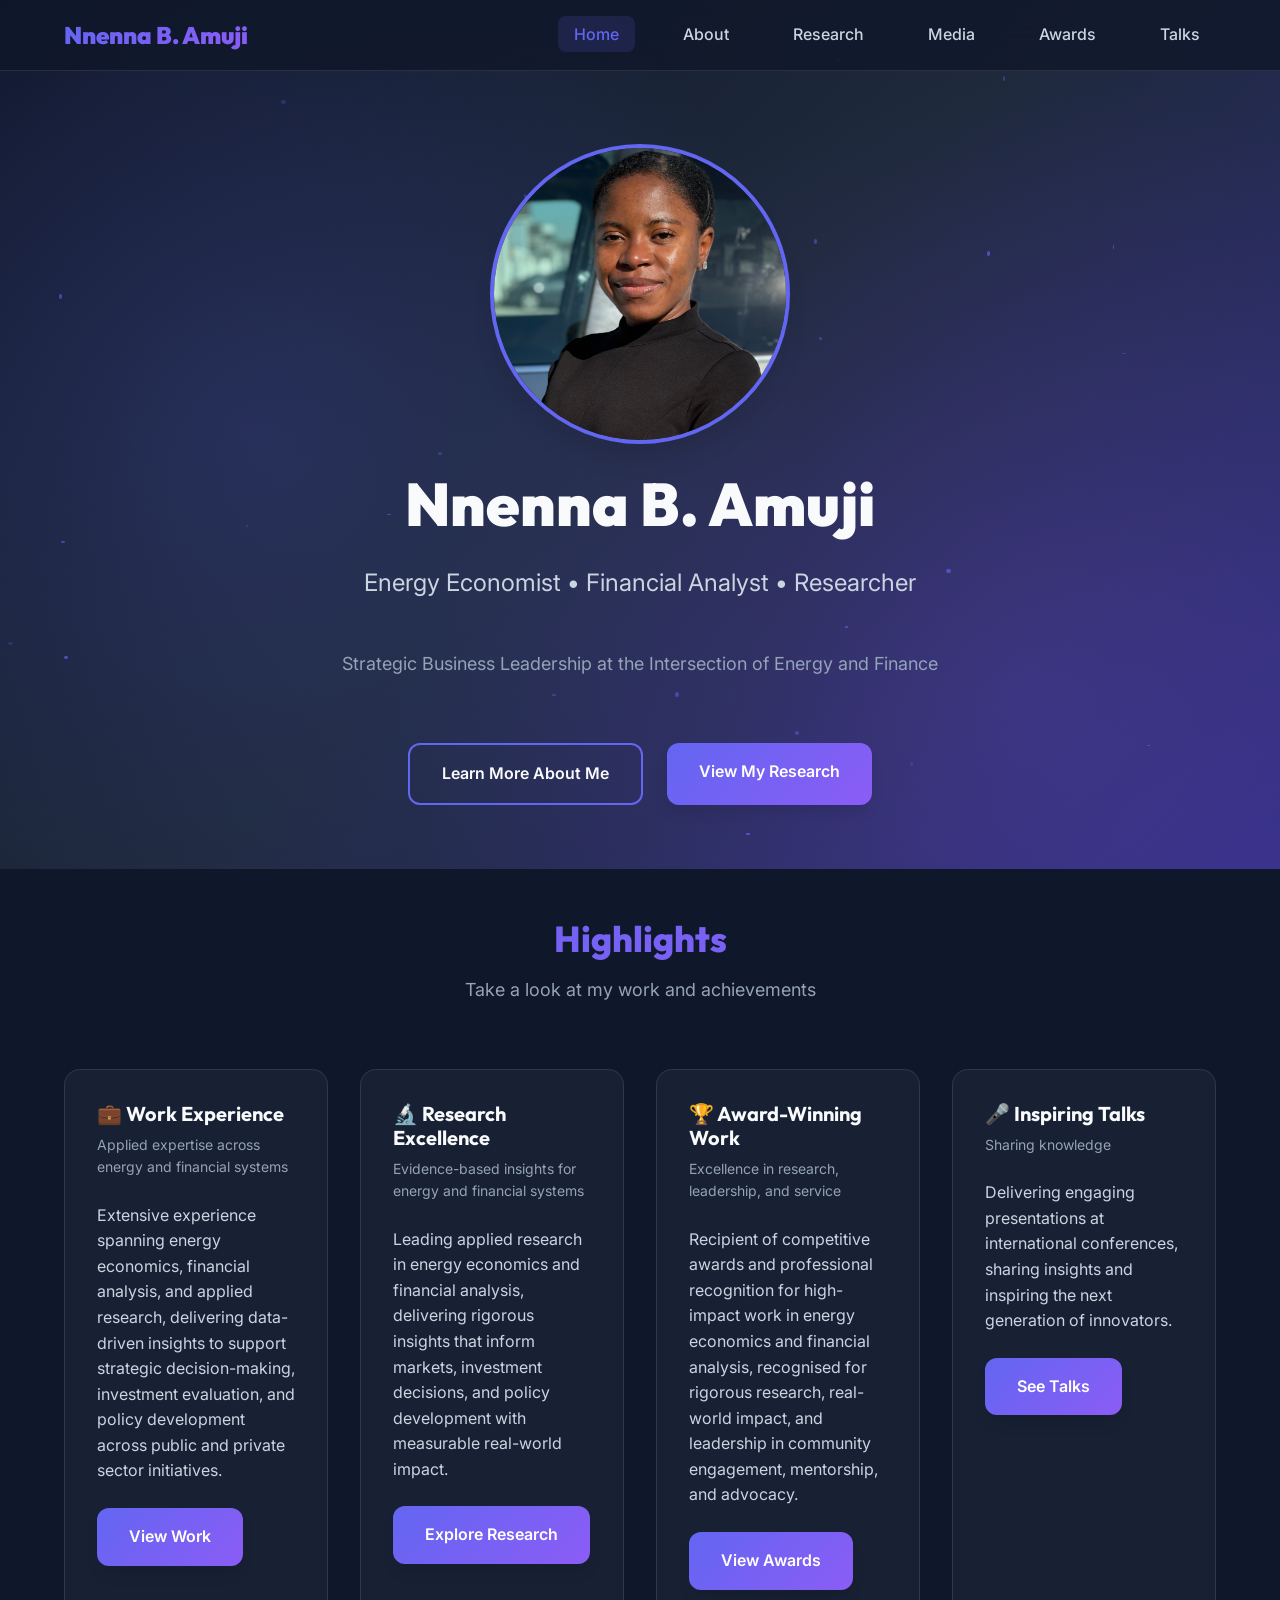
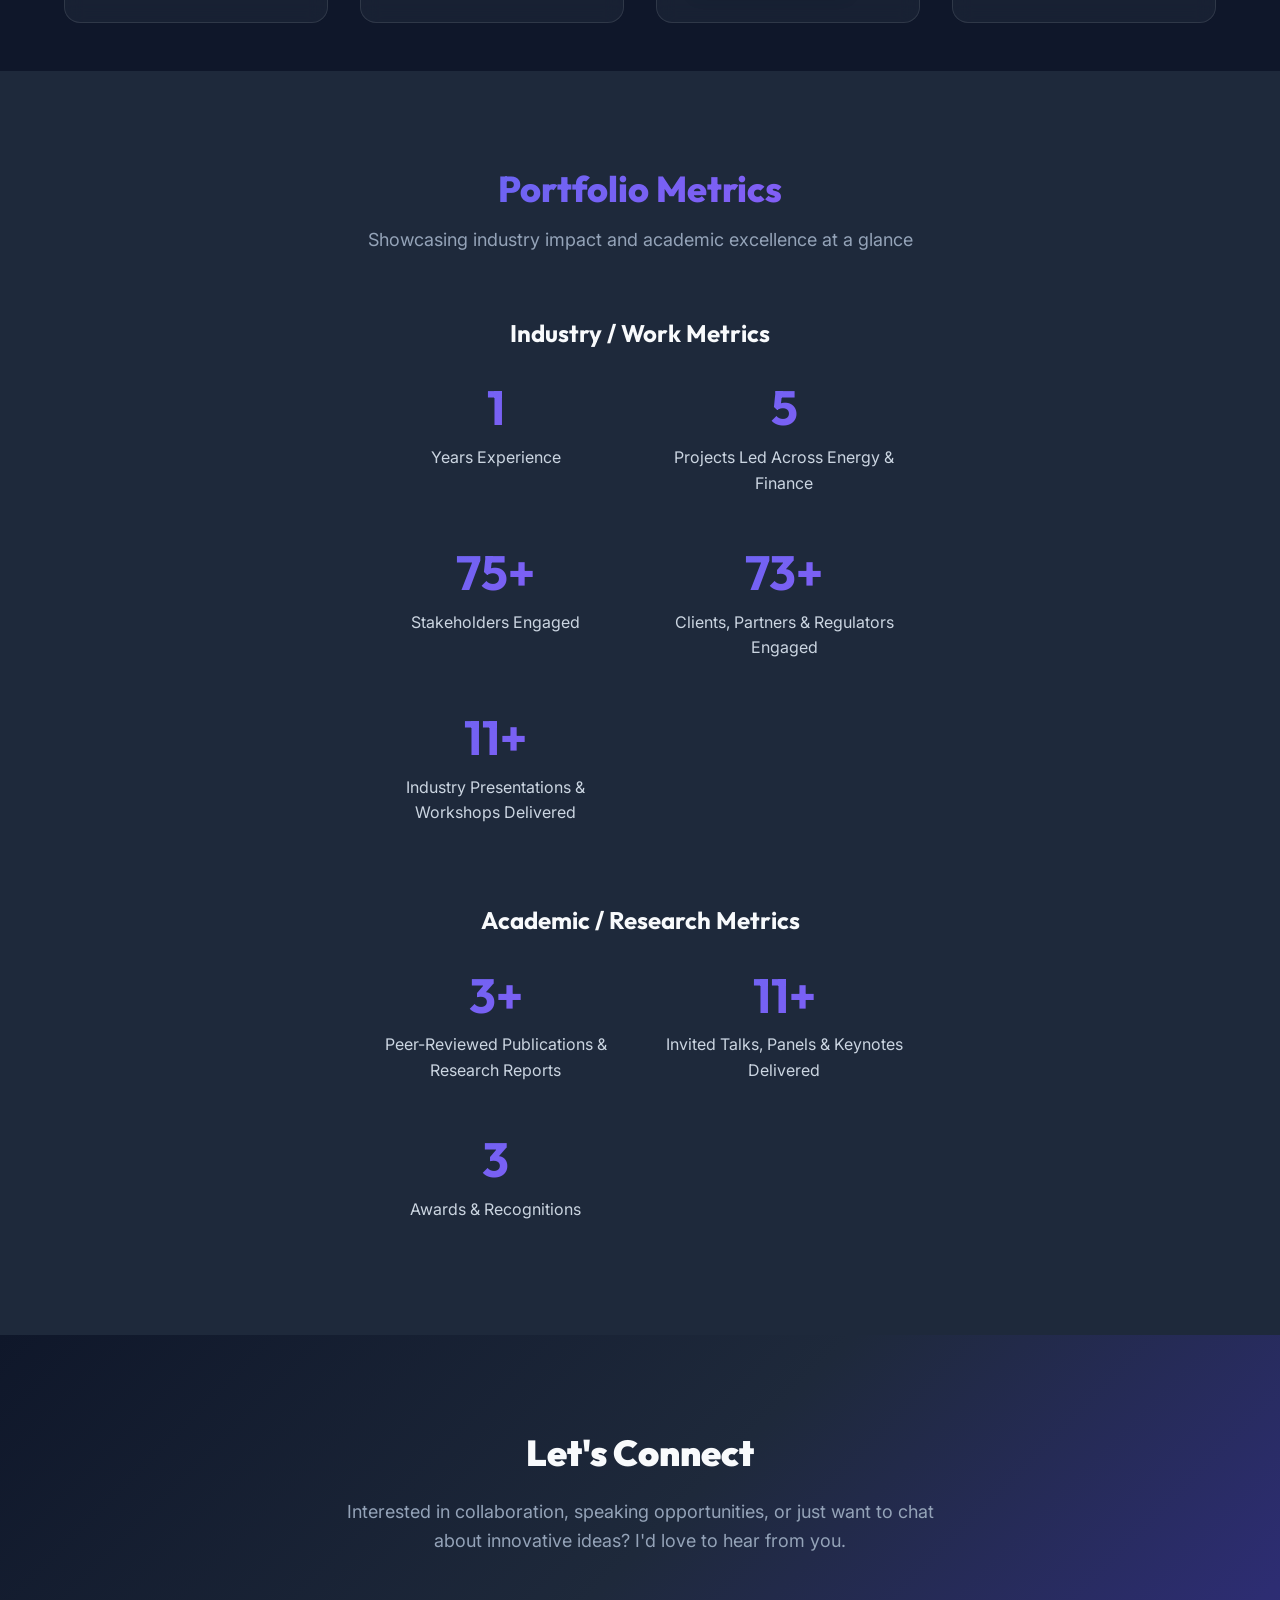
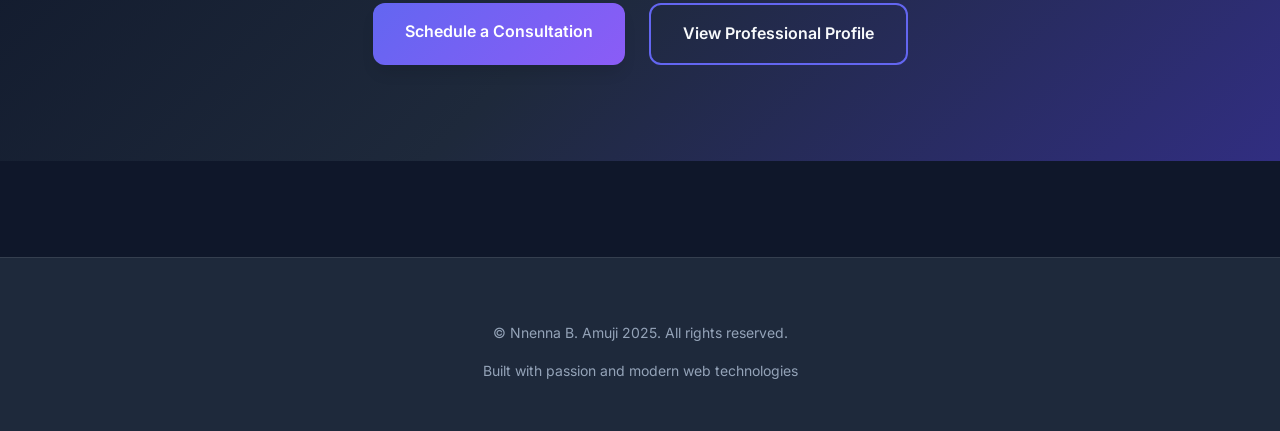
==== commit d334e51d: "commit to my repo" ====
--- a/index.html
+++ b/index.html
@@ -36,19 +36,31 @@
     <!-- HERO SECTION -->
     <section class="hero">
       <div class="hero-content">
-        <img
-          src="./assets/IMG_3860.jpeg"
-          alt="Profile Photo"
+        <div
           style="
             width: 300px;
             height: 300px;
             border-radius: 50%;
-            object-fit: cover;
             border: 4px solid var(--color-primary);
-            margin-bottom: var(--spacing-md);
+            margin: 0 auto var(--spacing-md);
             box-shadow: var(--shadow-xl);
+            overflow: hidden;
+            position: relative;
           "
-        />
+        >
+          <img
+            src="./assets/IMG_3860.jpeg"
+            alt="Profile Photo"
+            style="
+              width: 70%;
+              height: 70%;
+              object-fit: cover;
+              object-position: center 20%;
+              transform: scale(2.2);
+              transform-origin: center 10%;
+            "
+          />
+        </div>
         <h1 class="hero-title"> Nnenna B. Amuji</h1>
         <p class="hero-subtitle">Energy Economist • Financial Analyst • Researcher</p>
         <p class="hero-description">
@@ -63,16 +75,16 @@
     </section>
 
     <!-- HIGHLIGHTS SECTION -->
-    <section class="section">
+    <section class="section" style="min-height: auto; padding: var(--spacing-xl) 0;">
       <div class="container">
         <div class="section-header">
           <h2 class="section-title">Highlights</h2>
           <p class="section-subtitle">
-            A glimpse into my work and achievements
+            Take a look at my work and achievements
           </p>
         </div>
 
-        <div class="grid grid-3">
+        <div class="grid highlights-grid">
 
           <!-- work experience -->
           <div class="card animate-on-scroll">
--- a/styles.css
+++ b/styles.css
@@ -1016,3 +1016,28 @@
 .mt-xl {
   margin-top: var(--spacing-xl);
 }
+
+/* ===================================
+   HIGHLIGHTS SECTION CUSTOM STYLES
+   =================================== */
+
+/* Default grid behavior (mobile/tablet) */
+.highlights-grid {
+  grid-template-columns: repeat(auto-fit, minmax(280px, 1fr));
+}
+
+/* Flexbox for Big Screens */
+@media (min-width: 1024px) {
+  .highlights-grid {
+    display: flex !important;
+    justify-content: space-between;
+    gap: var(--spacing-lg);
+    flex-wrap: nowrap;
+  }
+
+  .highlights-grid > .card {
+    flex: 1;
+    width: 100%;
+    height: auto;
+  }
+}
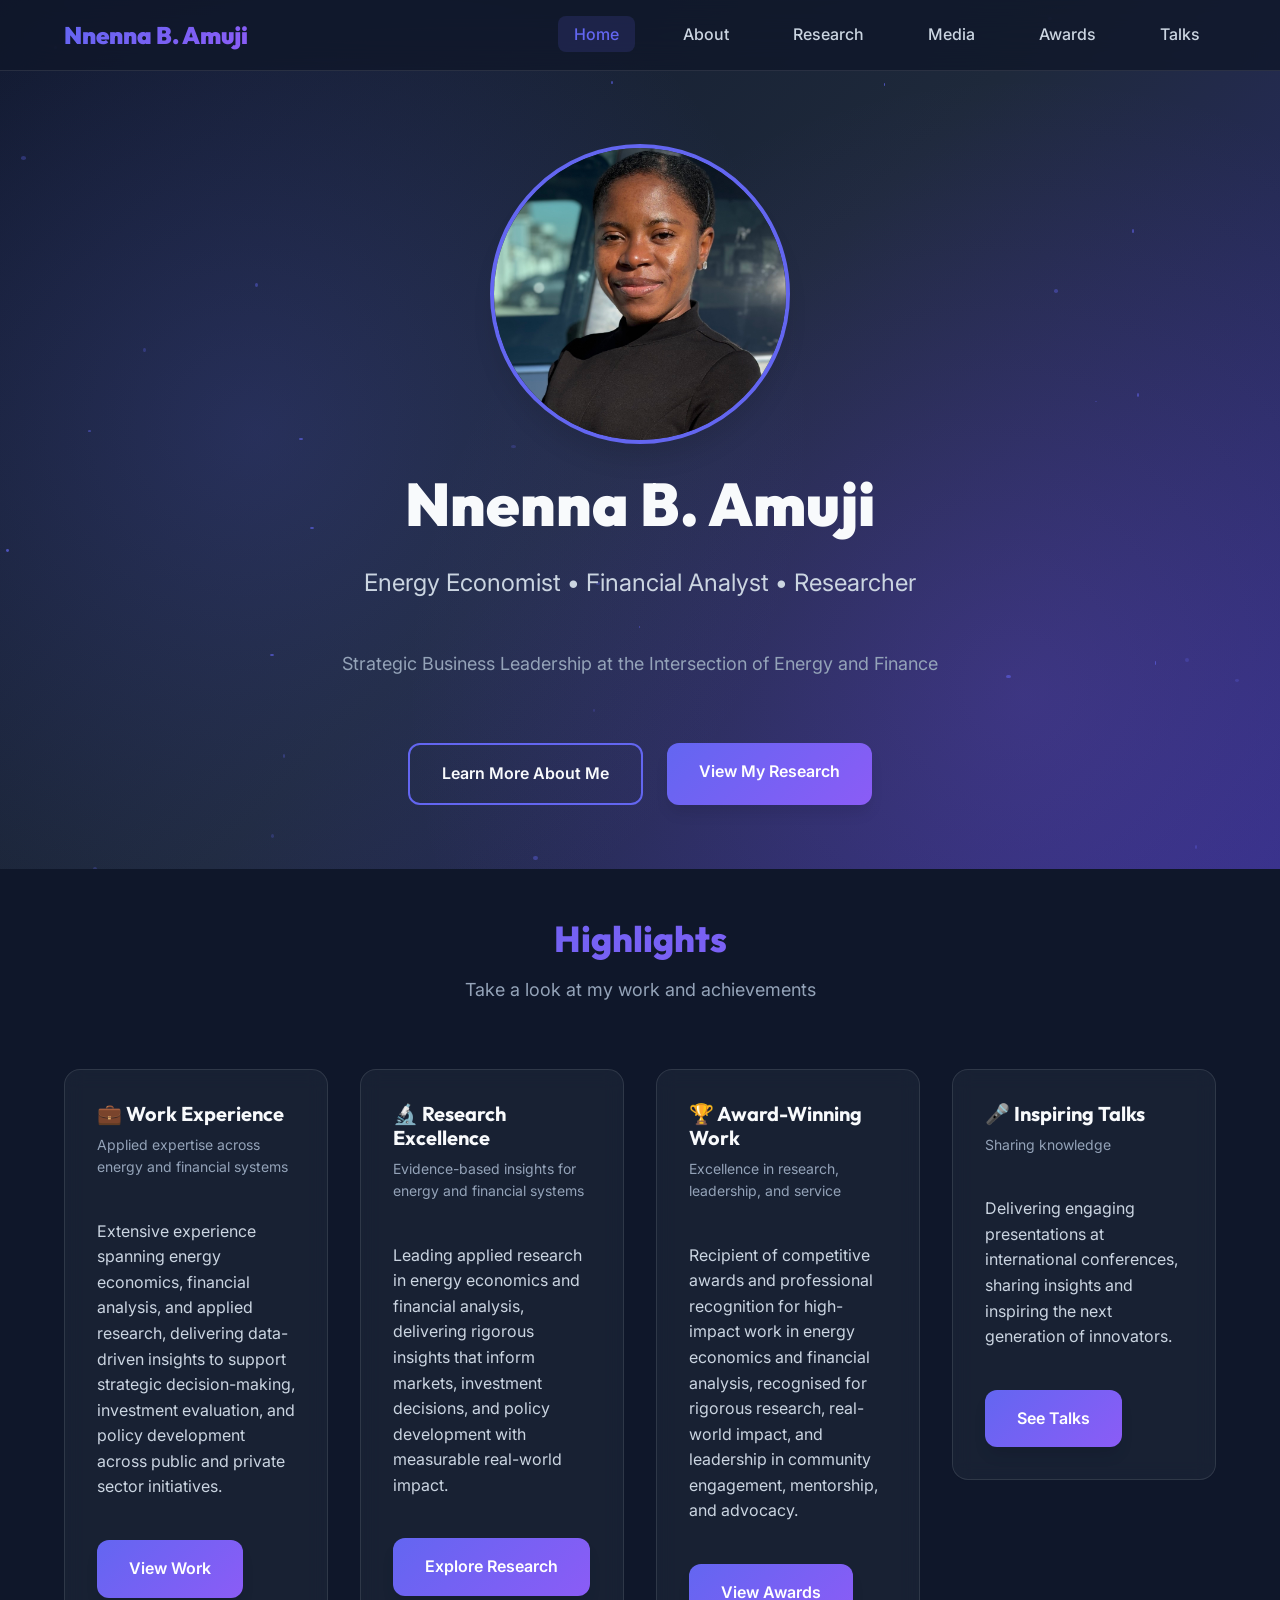
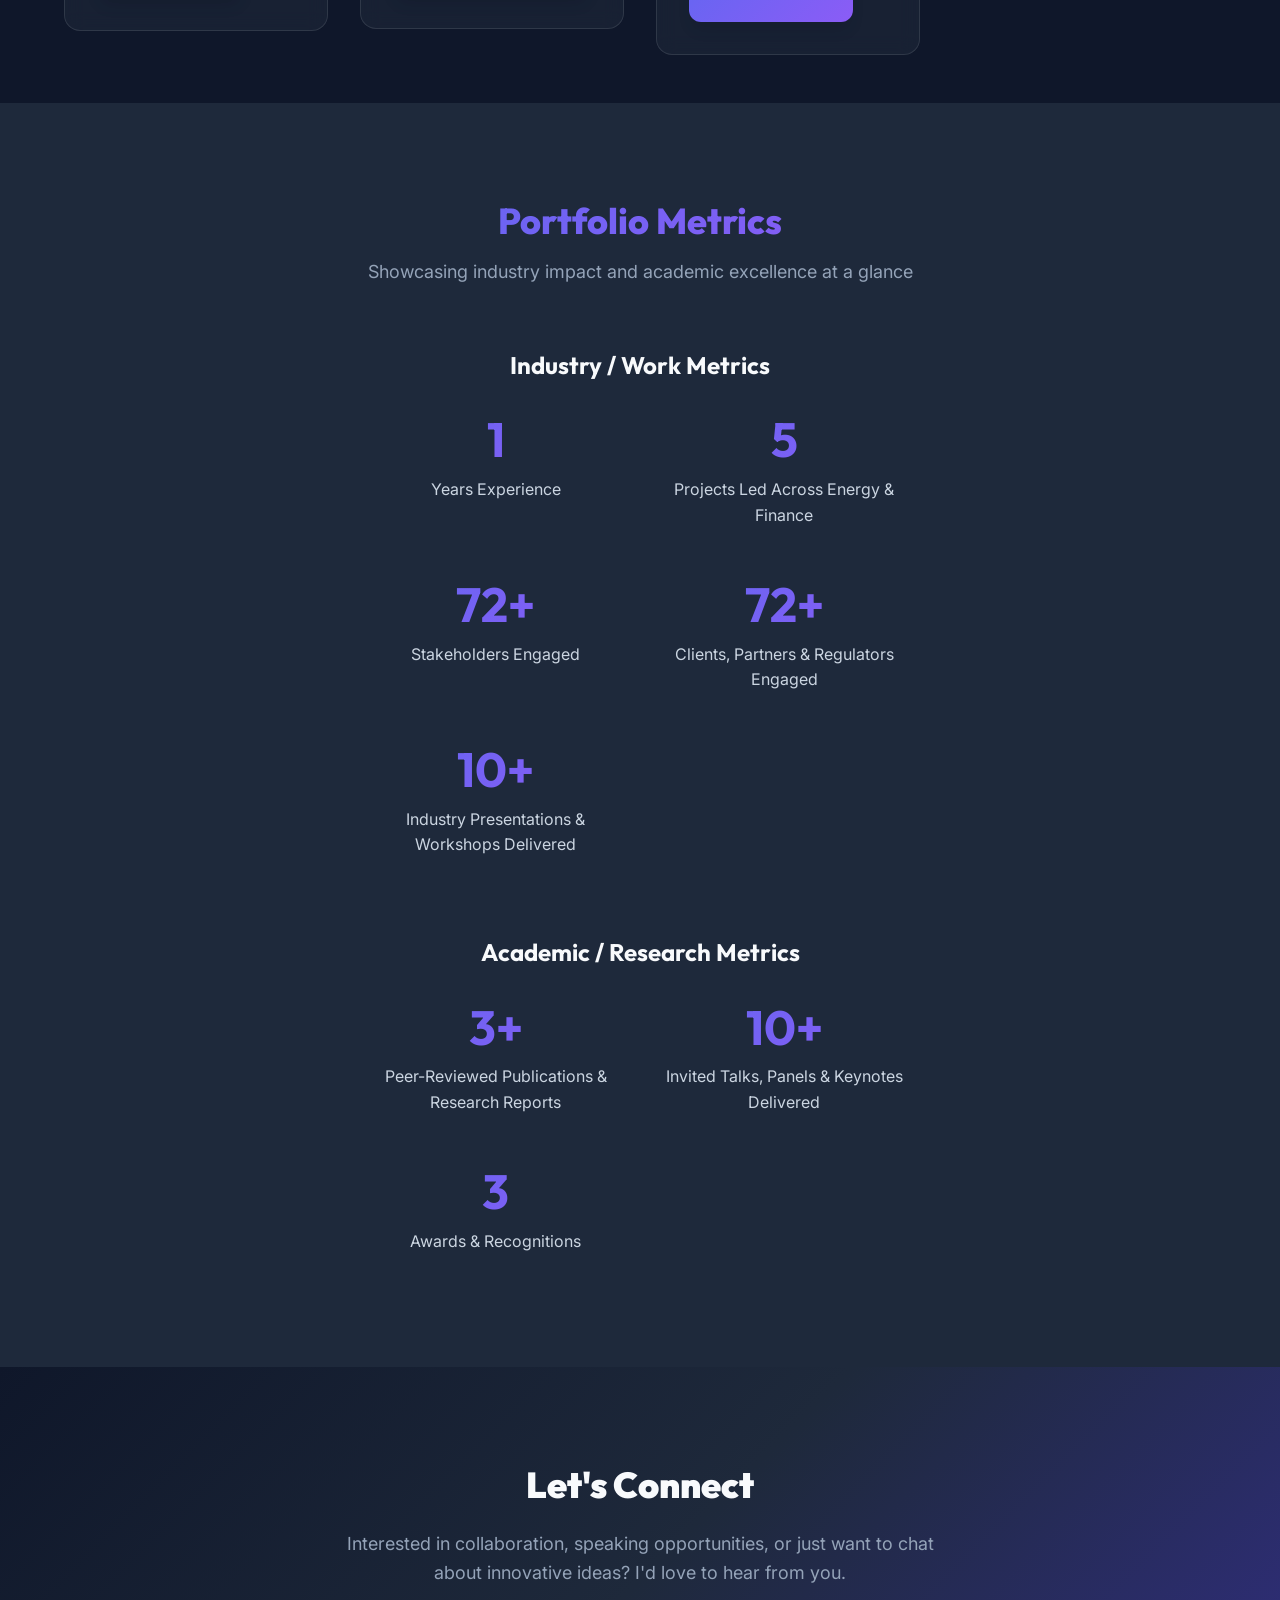
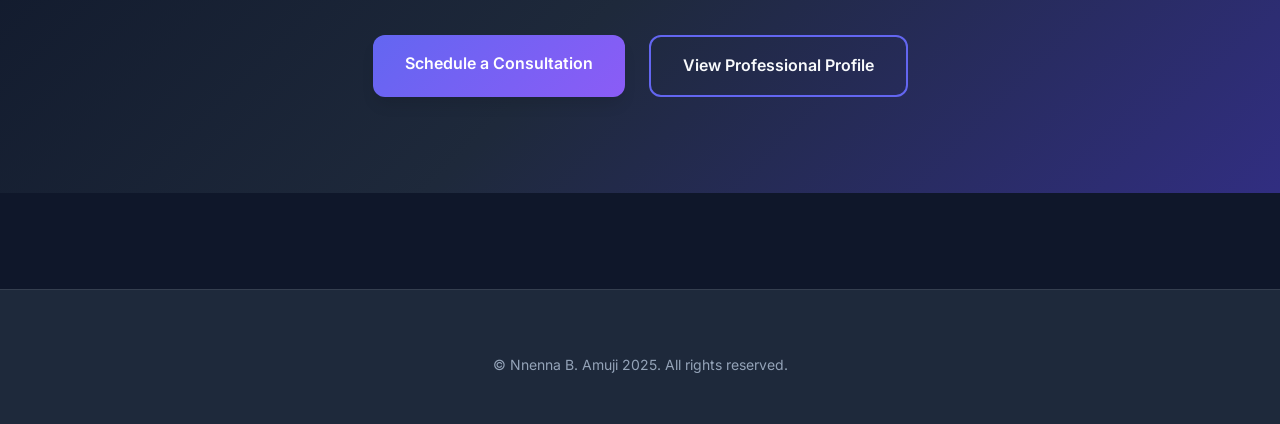
==== commit eda2dc72: "new commit" ====
--- a/index.html
+++ b/index.html
@@ -100,7 +100,7 @@
               </p>
             </div>
             <div class="card-footer">
-              <a href="" class="btn btn-primary">View Work</a>
+              <a href="about.html" class="btn btn-primary">View Work</a>
             </div>
           </div>
 
@@ -347,9 +347,7 @@
       <div class="container">
         <div class="footer-content">
           <p class="footer-text">© Nnenna B. Amuji 2025. All rights reserved.</p>
-          <p class="footer-text">
-            Built with passion and modern web technologies
-          </p>
+          
         </div>
       </div>
     </footer>
--- a/styles.css
+++ b/styles.css
@@ -1026,7 +1026,18 @@
   grid-template-columns: repeat(auto-fit, minmax(280px, 1fr));
 }
 
-/* Flexbox for Big Screens */
+/* Ensure cards and buttons align properly on ALL screens */
+.highlights-grid .card {
+  display: flex;
+  flex-direction: column;
+  height: 100%;
+}
+
+.highlights-grid .card-body {
+  flex-grow: 1;
+}
+
+/* Flexbox for Big Screens (Changing layout from grid to flex row) */
 @media (min-width: 1024px) {
   .highlights-grid {
     display: flex !important;
@@ -1038,6 +1049,5 @@
   .highlights-grid > .card {
     flex: 1;
     width: 100%;
-    height: auto;
-  }
-}
+  }
+}
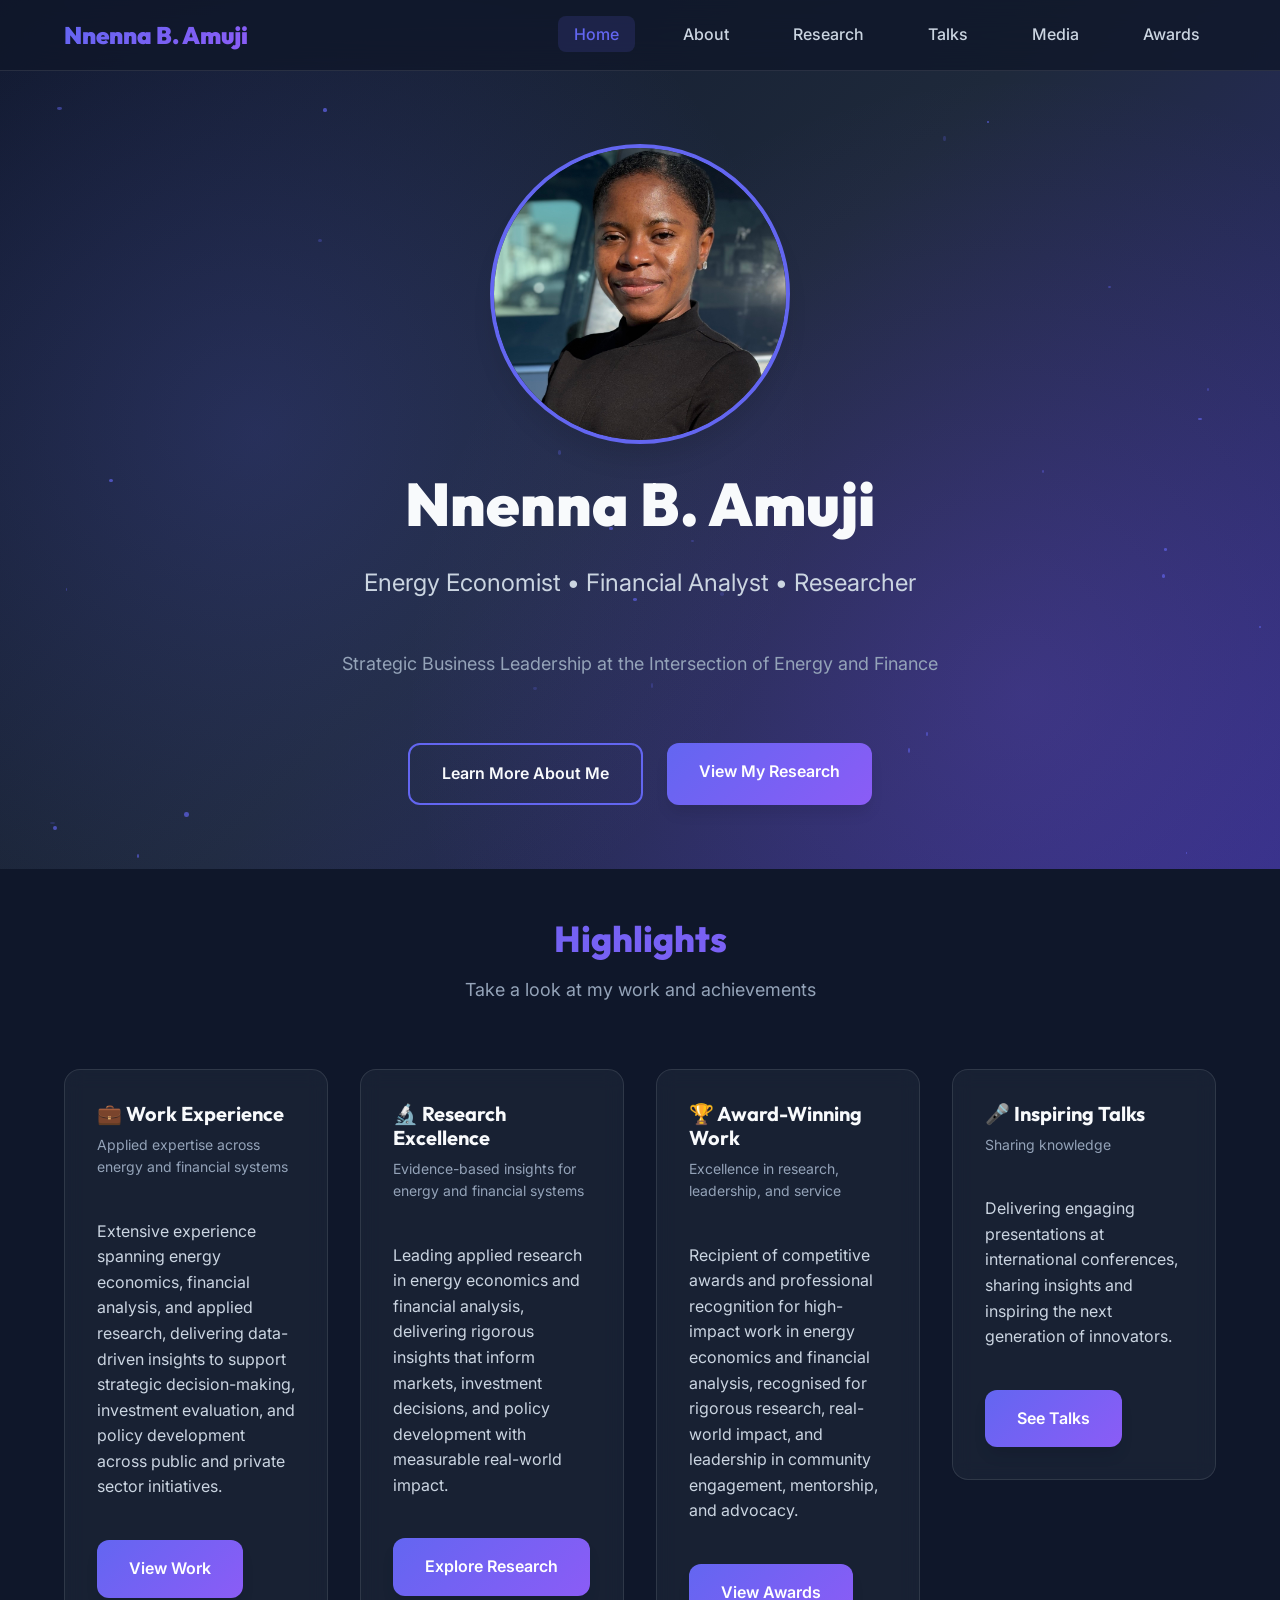
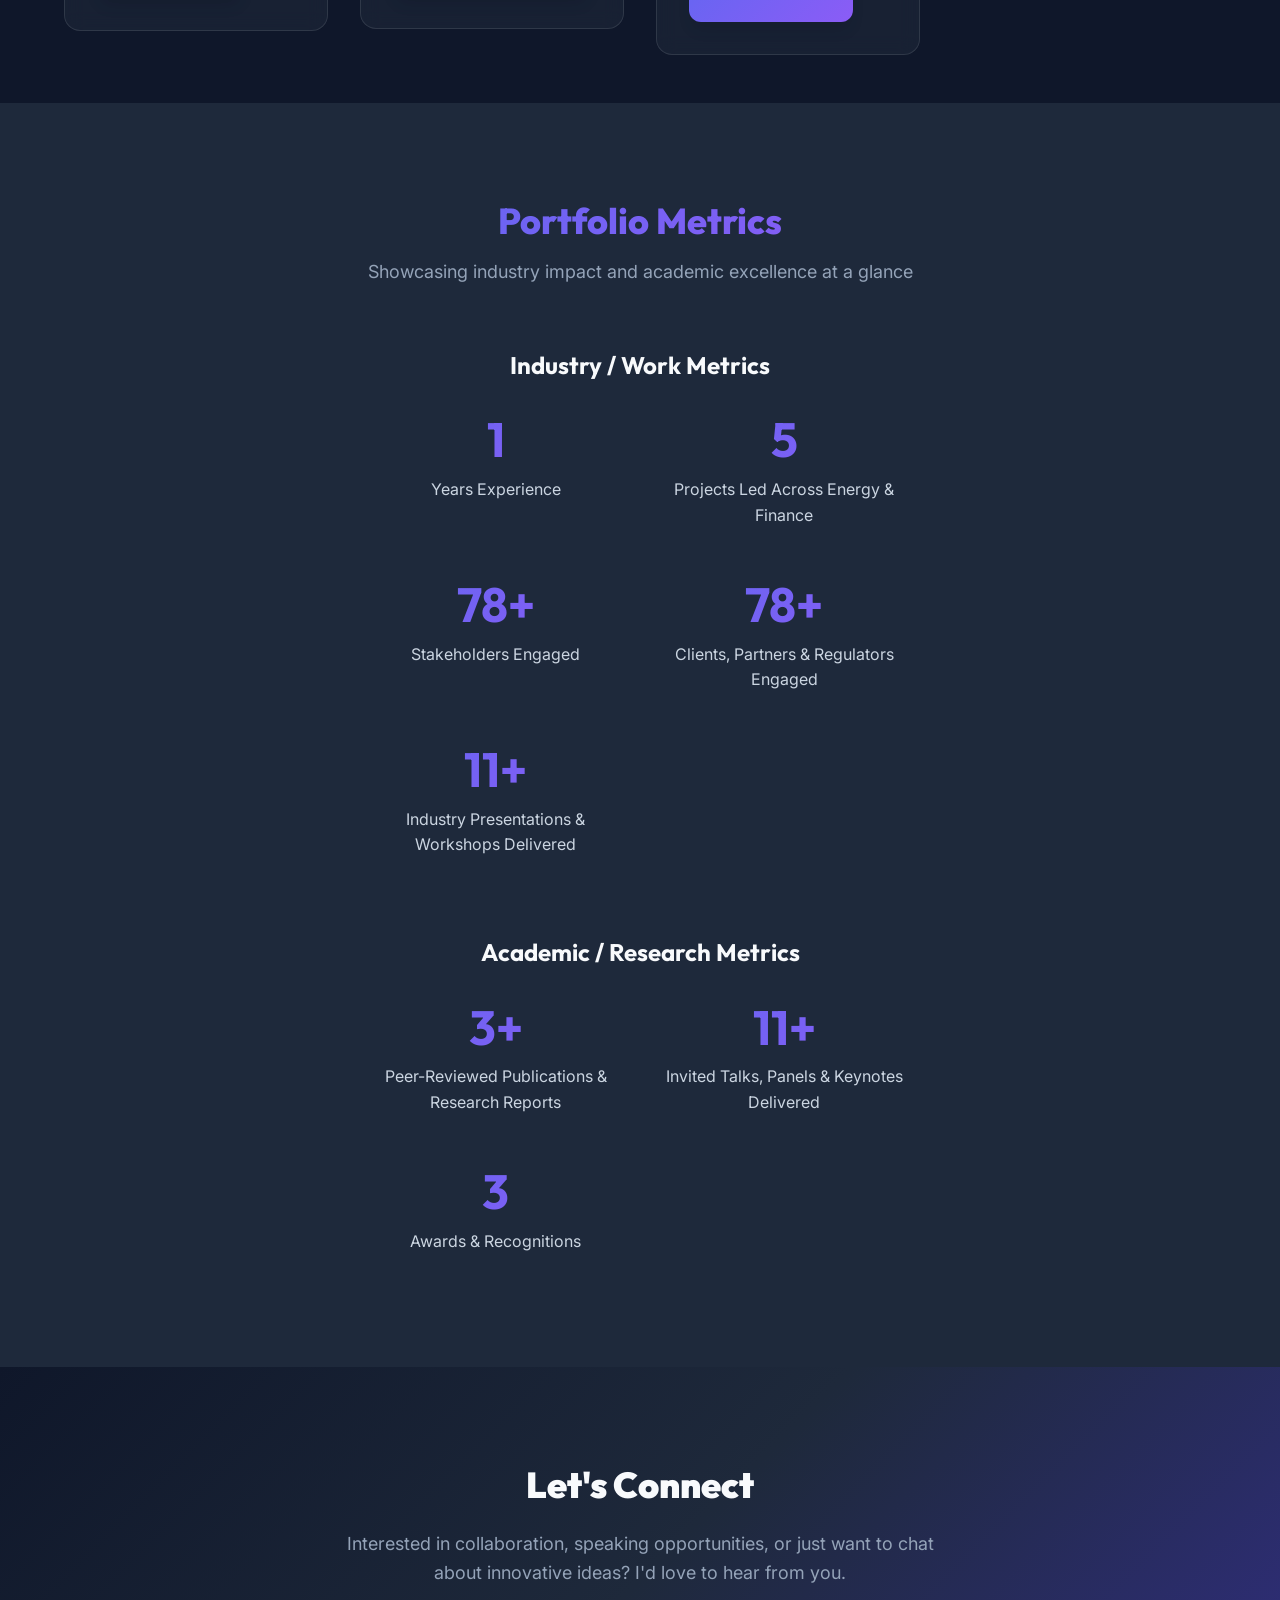
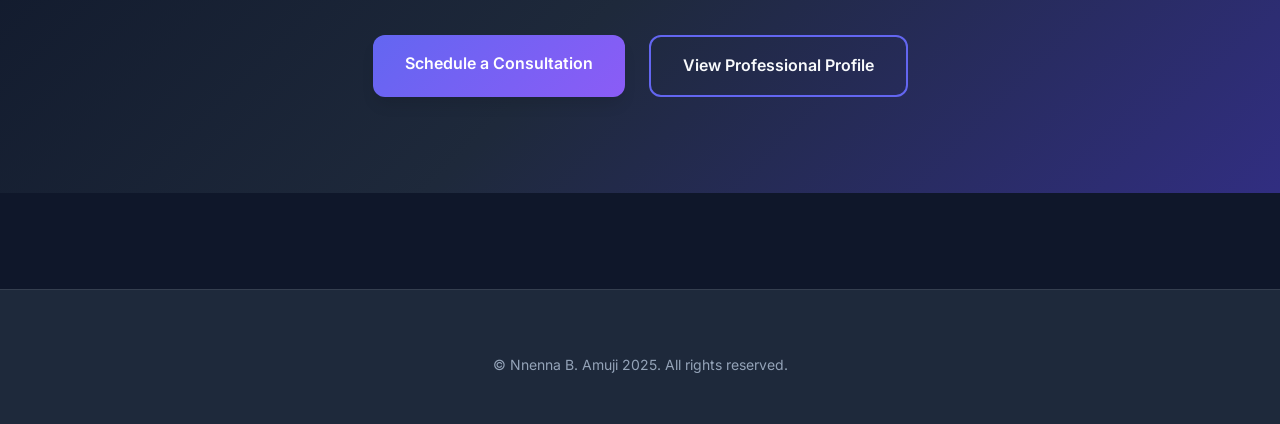
==== commit efbb743b: "latest commit" ====
--- a/index.html
+++ b/index.html
@@ -26,9 +26,9 @@
           <li><a href="index.html" class="nav-link">Home</a></li>
           <li><a href="about.html" class="nav-link">About</a></li>
           <li><a href="research.html" class="nav-link">Research</a></li>
+          <li><a href="talks.html" class="nav-link">Talks</a></li>
           <li><a href="media.html" class="nav-link">Media</a></li>
           <li><a href="awards.html" class="nav-link">Awards</a></li>
-          <li><a href="talks.html" class="nav-link">Talks</a></li>
         </ul>
       </div>
     </nav>
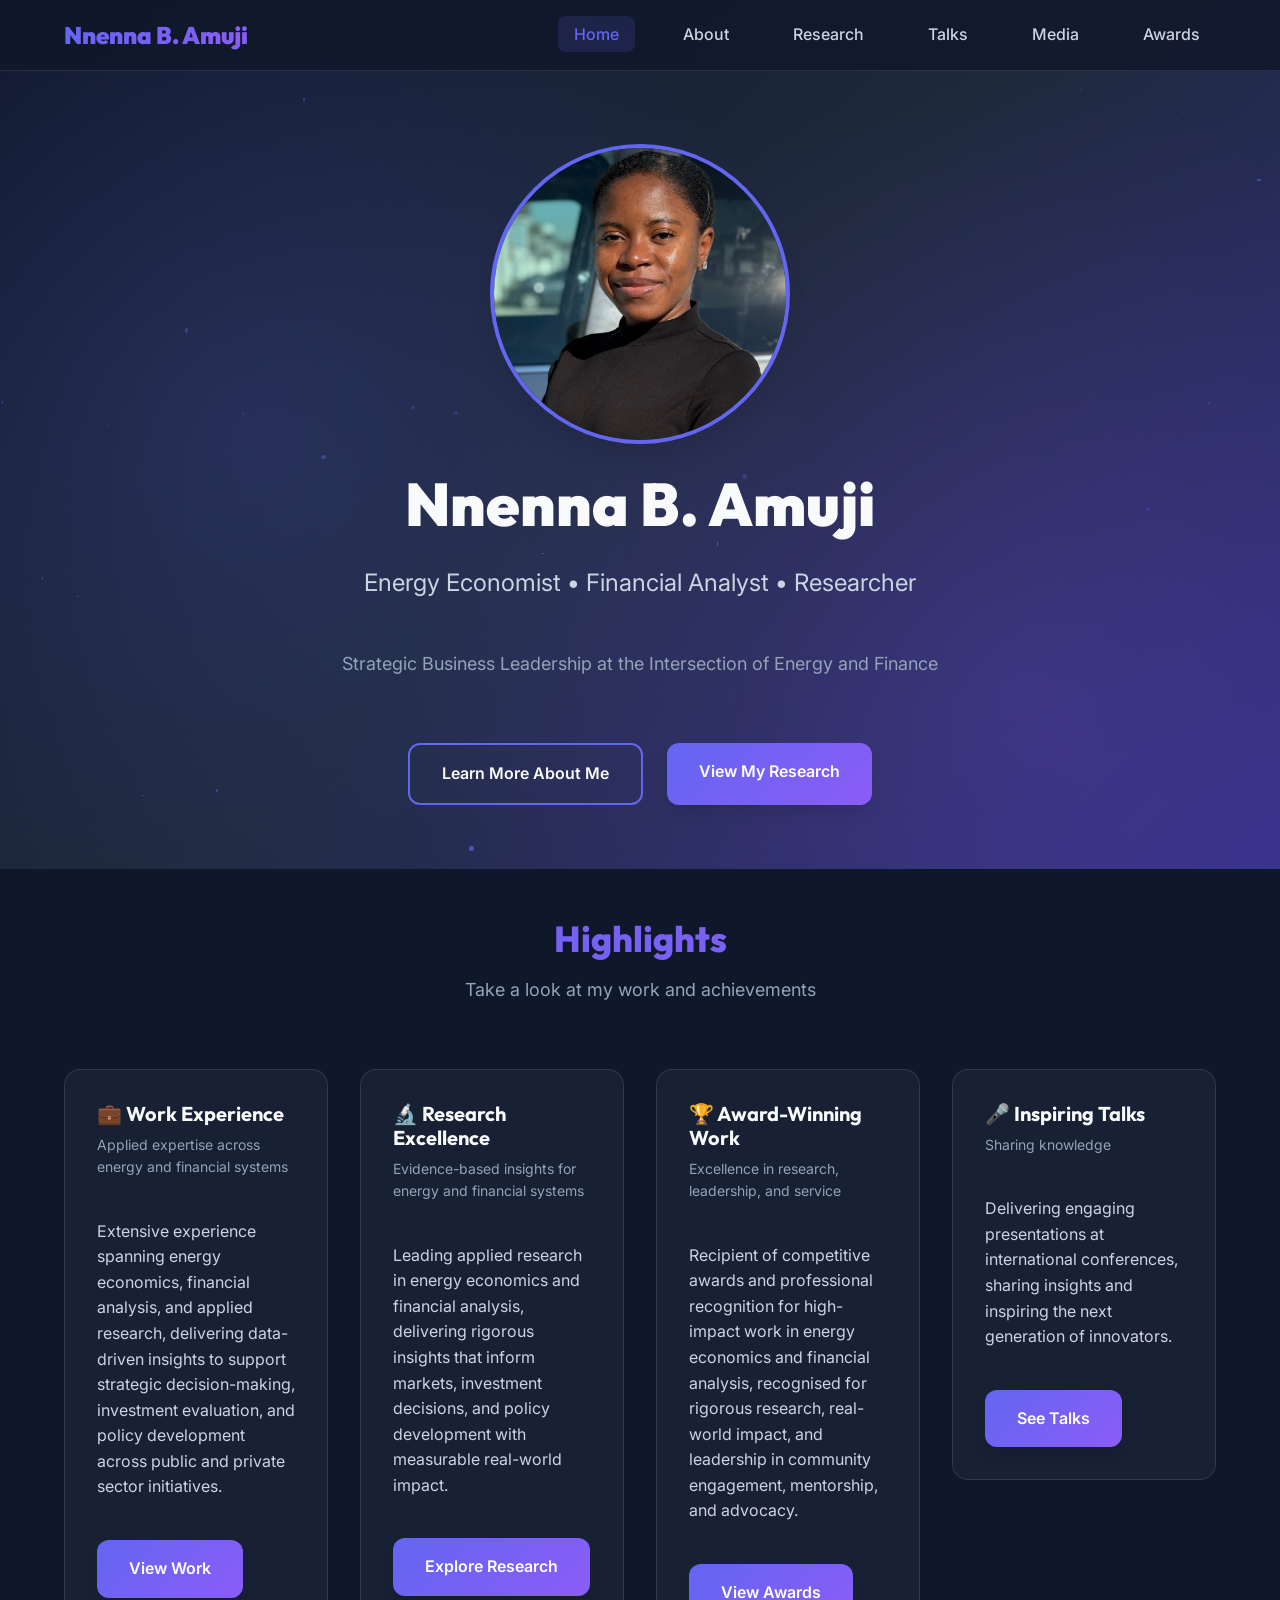
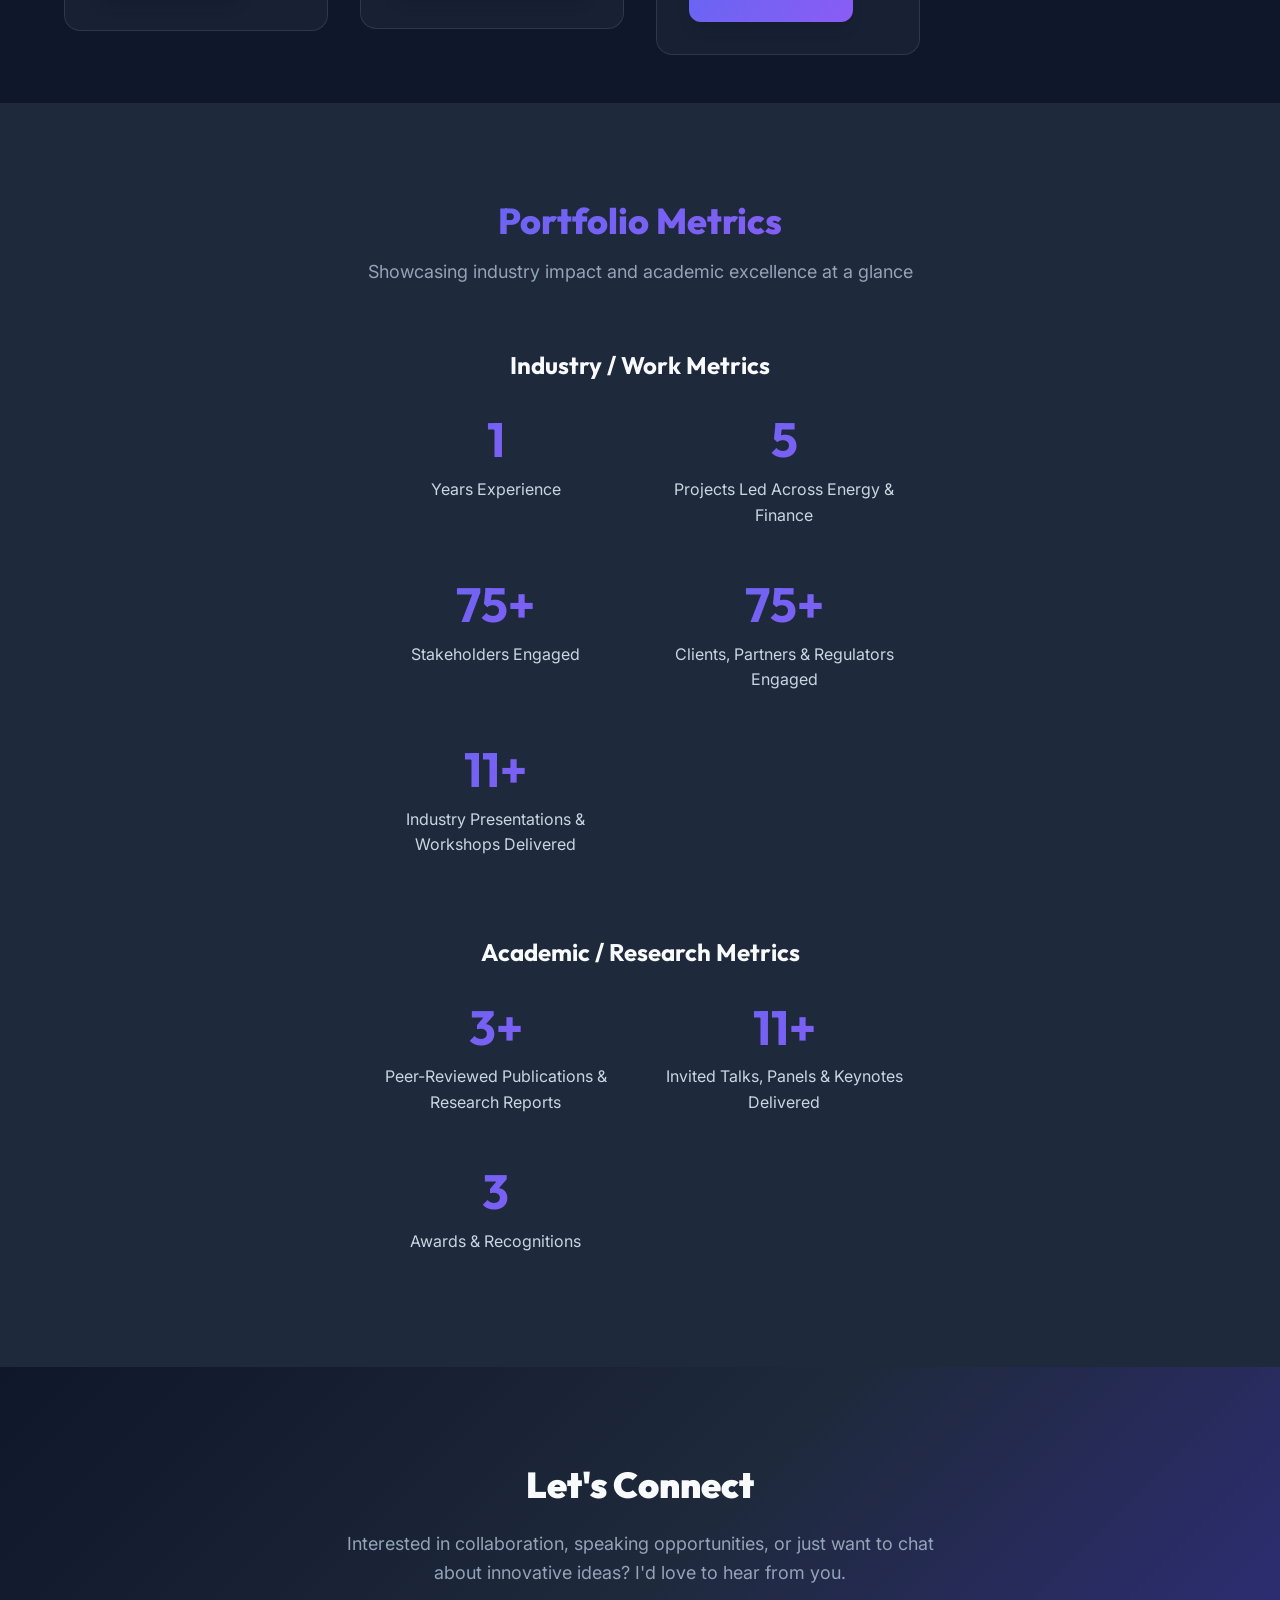
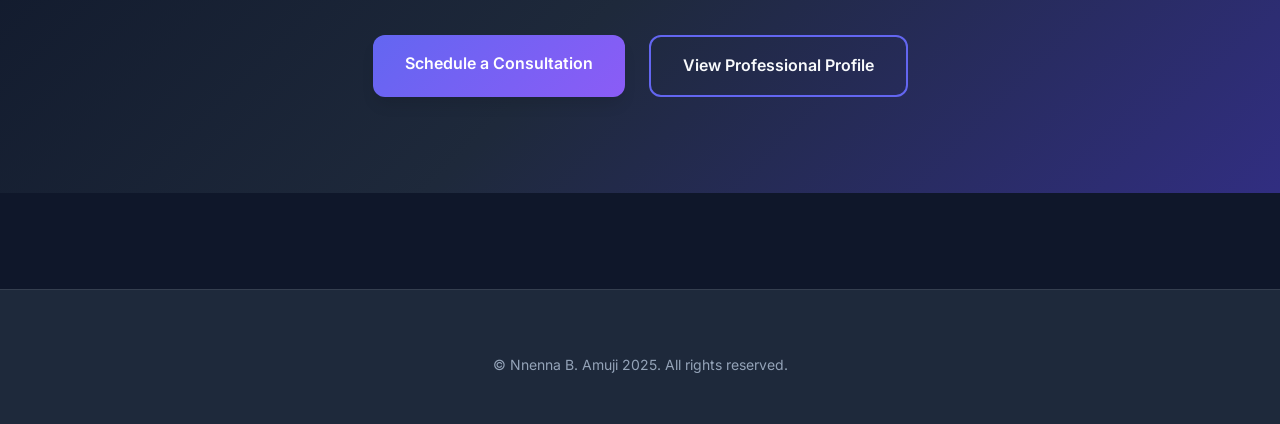
==== commit 217a2921: "new commit" ====
--- a/index.html
+++ b/index.html
@@ -7,7 +7,7 @@
       name="description"
       content="Personal website showcasing research, media, awards, and talks"
     />
-    <title>Home | Personal Website</title>
+    <title>nnennaamuji</title>
     <link rel="stylesheet" href="styles.css" />
   </head>
   <body>
